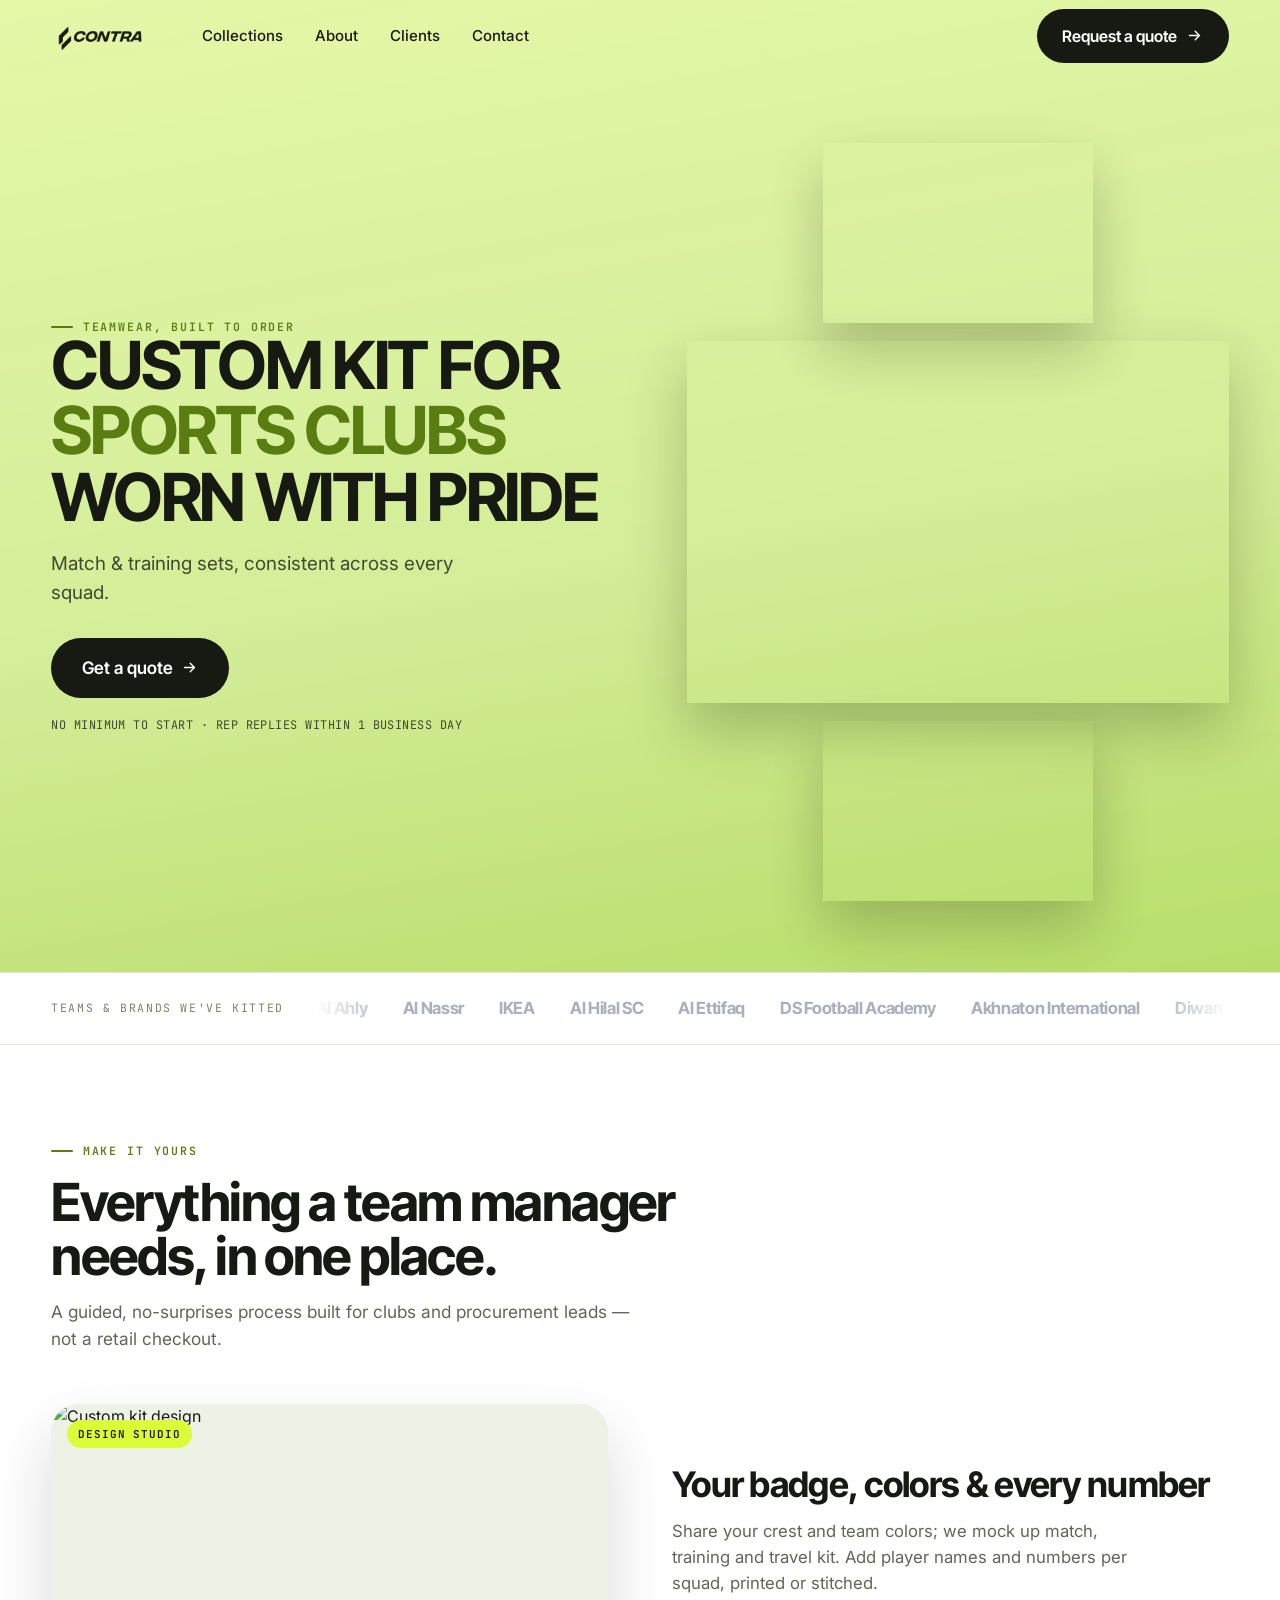
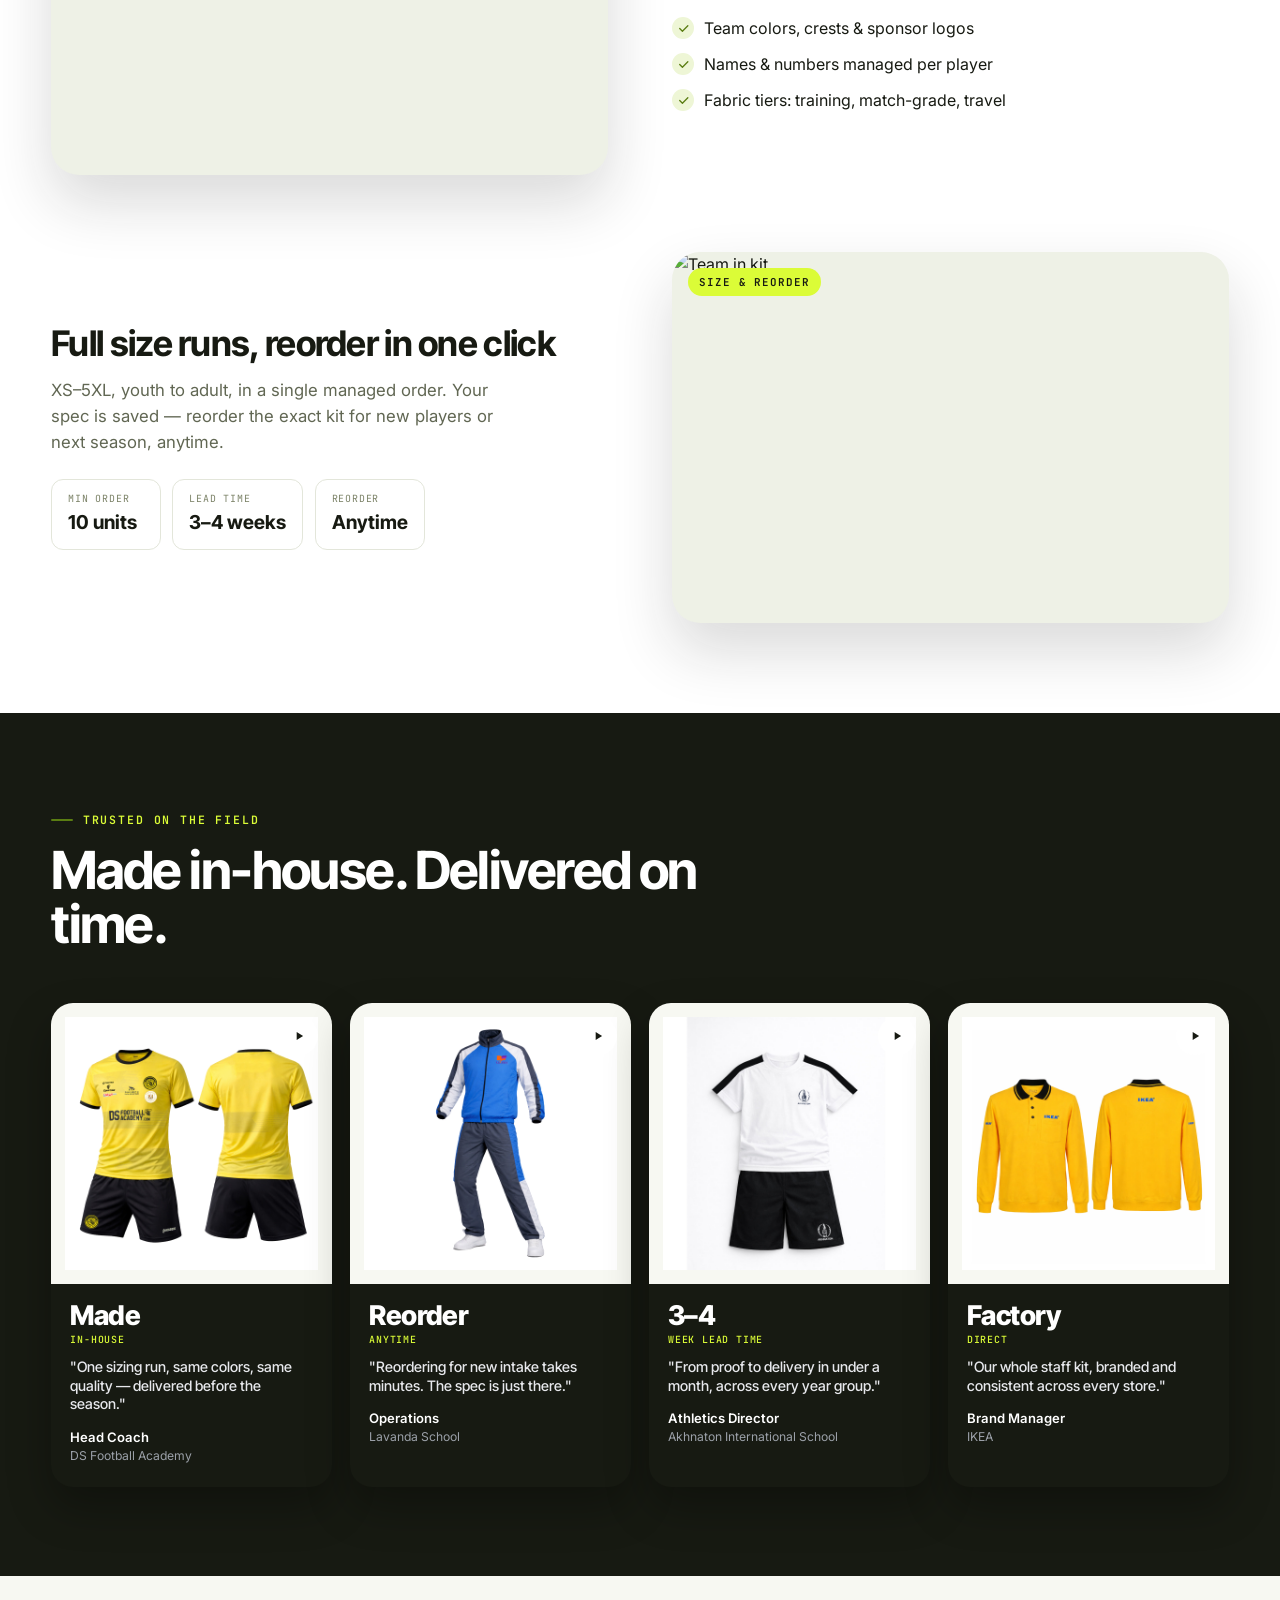
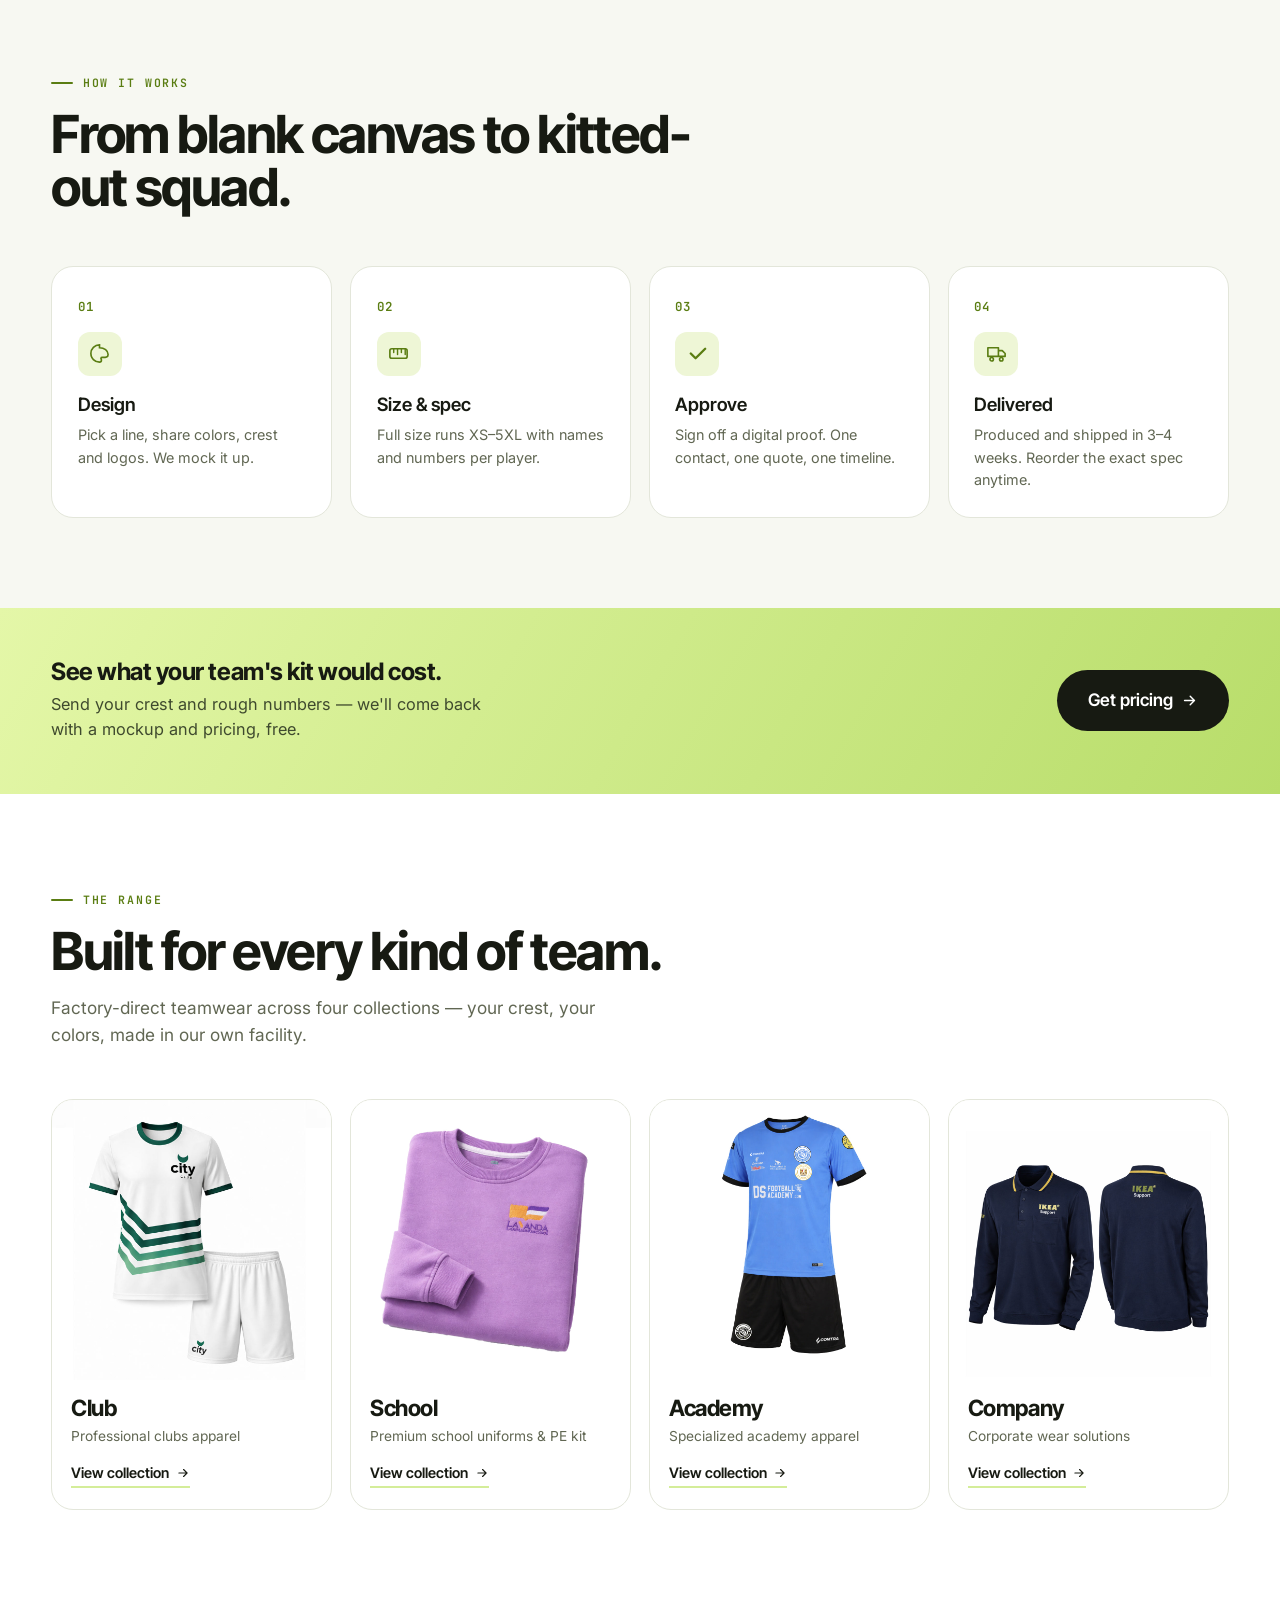
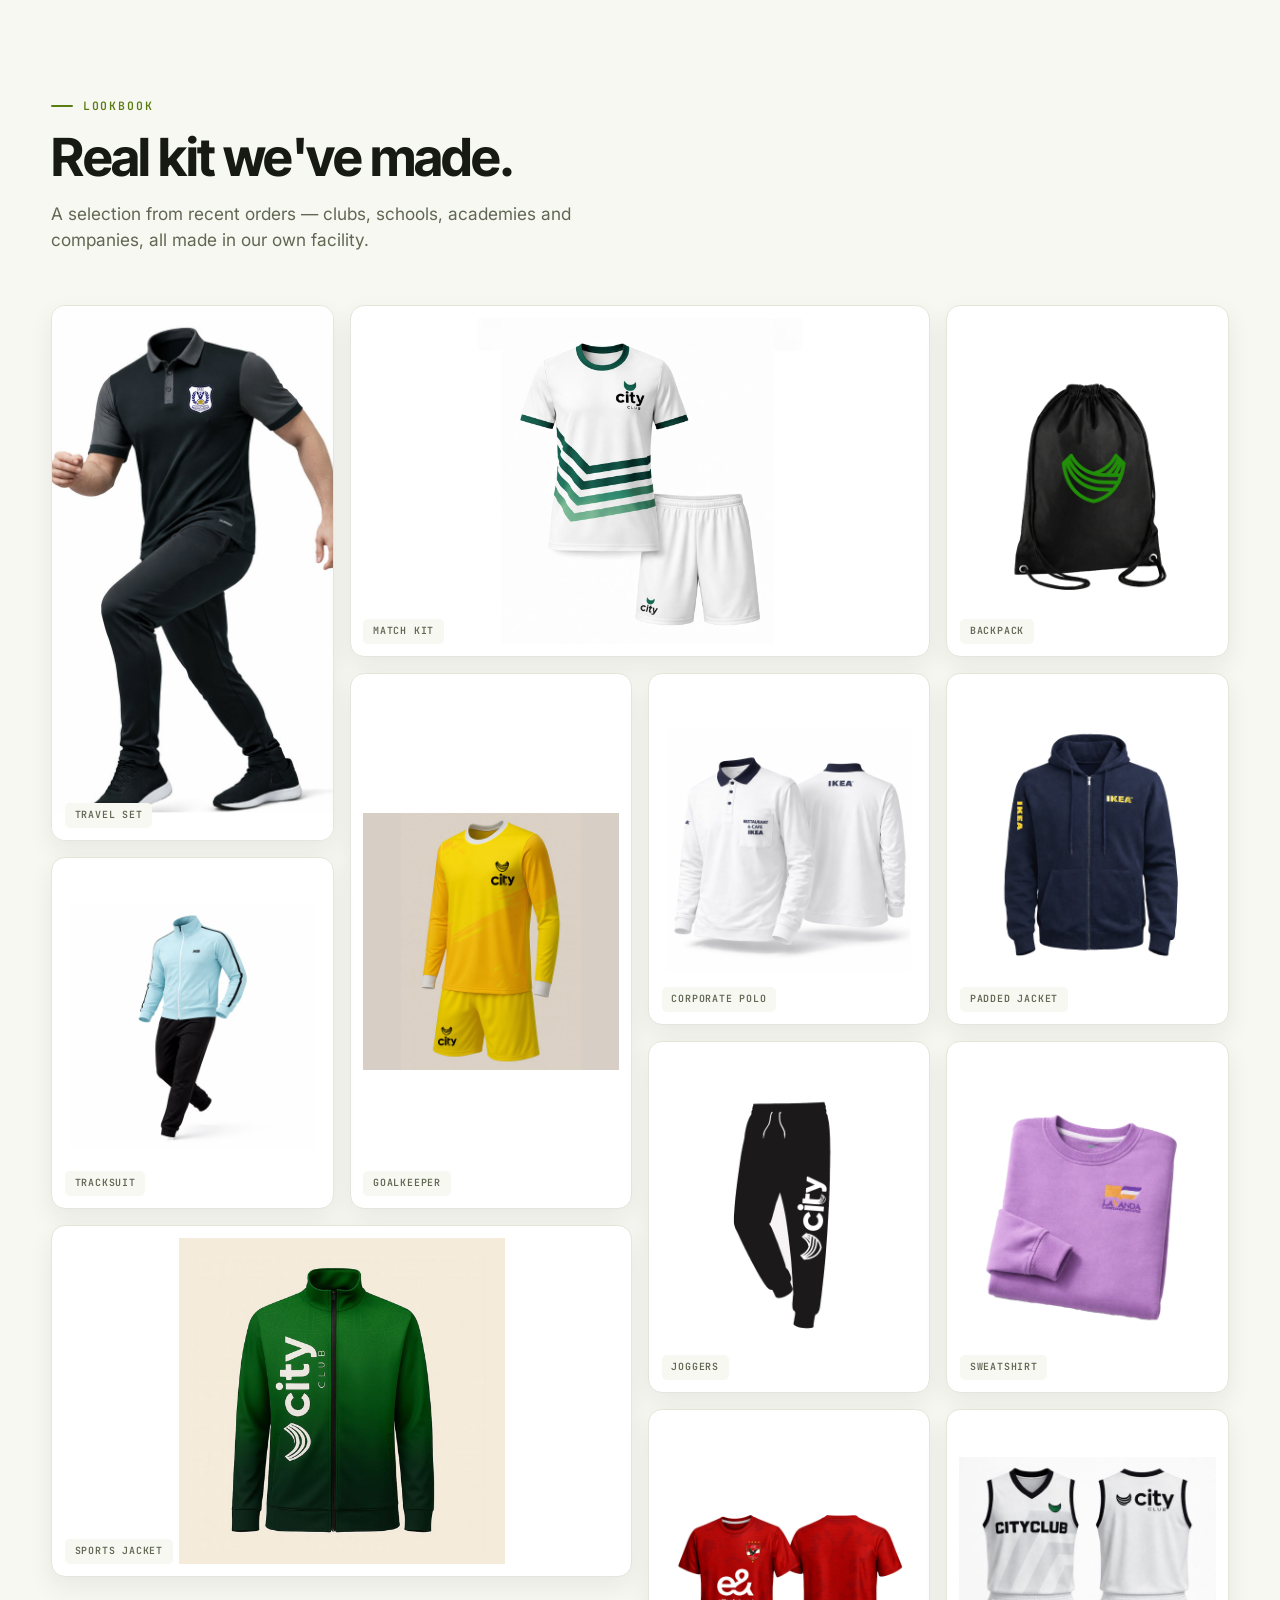
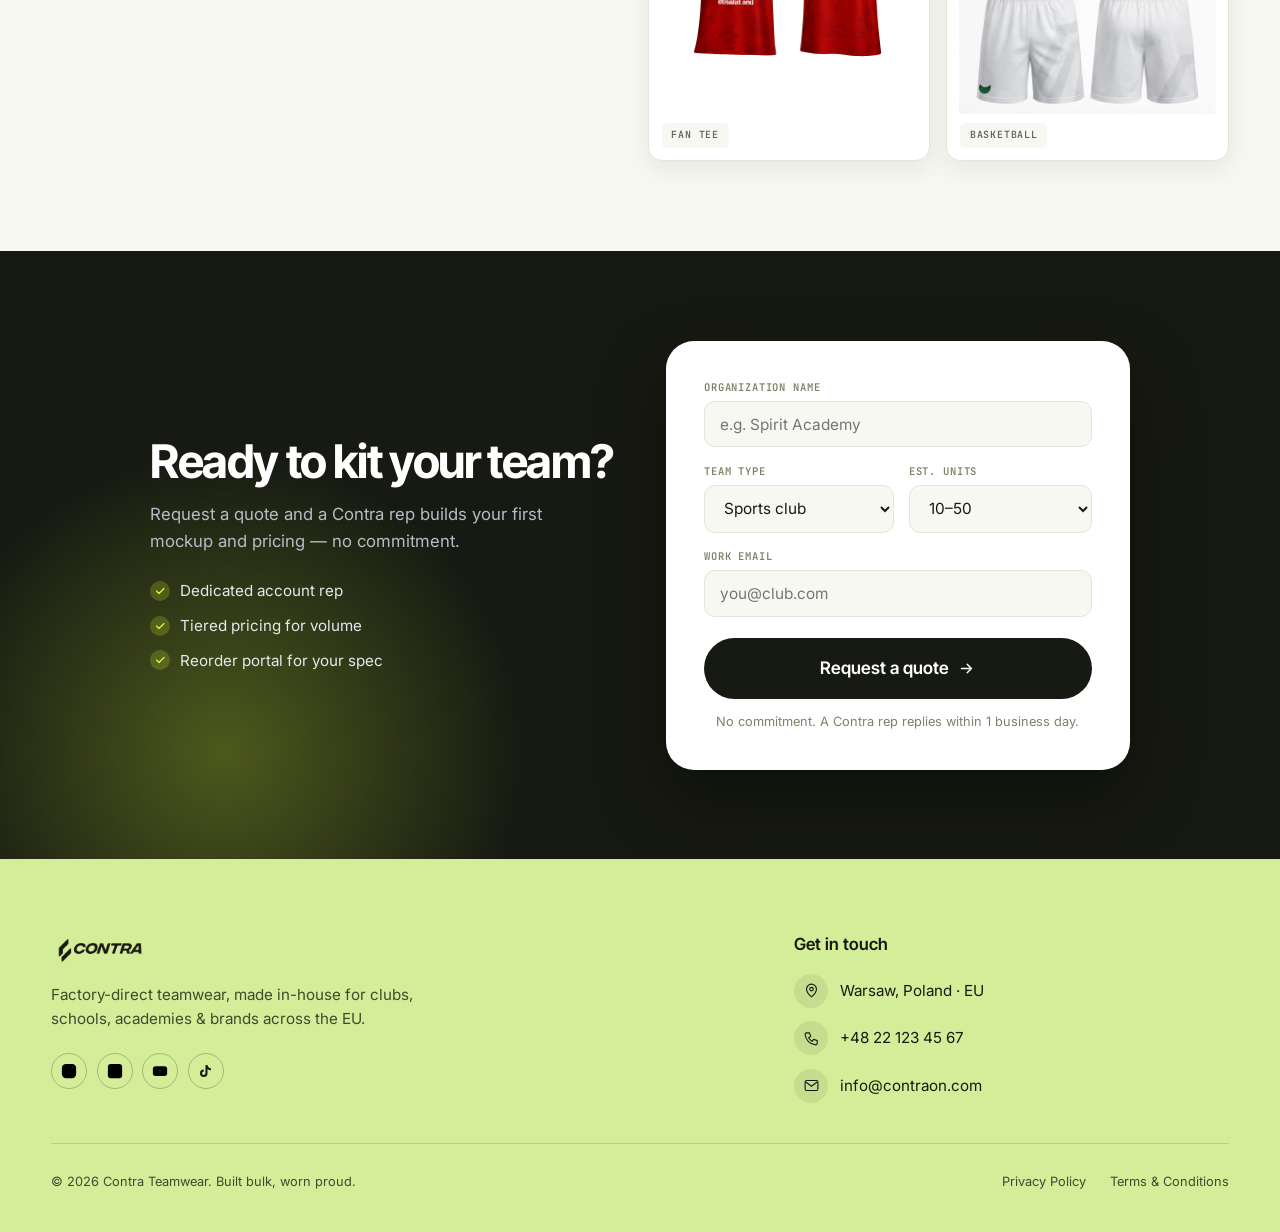
==== contra7-1.html @ 4710dfc8 "Contra teamwear marketing site mockup" ====
<!DOCTYPE html>
<html lang="en">
<head>
<meta charset="UTF-8">
<meta name="viewport" content="width=device-width, initial-scale=1.0">
<title>Contra — Built-to-Order Teamwear for Clubs, Schools & Corporate Teams</title>
<link rel="preconnect" href="https://fonts.googleapis.com">
<link rel="preconnect" href="https://fonts.gstatic.com" crossorigin>
<link href="https://fonts.googleapis.com/css2?family=Inter+Tight:wght@400;500;600;700;800&family=Inter:wght@400;500;600;700&family=JetBrains+Mono:wght@500;600&display=swap" rel="stylesheet">
<style>
:root{
  /* Contra lime-dominant palette on light base (everfit structure, Contra color) */
  --ink:#171a12; --ink-2:#2a2e22;
  /* lime family */
  --lime:#d4ed99; --lime-bright:#e4f7a8; --lime-deep:#b8dd6a; --lime-dark:#9cc24e;
  --lime-wash:#eef6d6;            /* very soft lime for section bands */
  /* legible lime-derived accent for small text/icons on white (passes contrast) */
  --accent:#5a7d12; --accent-d:#486410; --accent-soft:#eef6d6;
  --pop-lime:#DBFC37;             /* electric lime pop for dark surfaces */
  --olive:#3f4a2e;
  --white:#fff; --soft:#f7f8f2; --soft-2:#eef1e6;
  --border:#e3e6da; --muted:#7c8368; --muted-2:#616753;
  --pop-orange:#FF632F;
  --font-d:"Inter Tight",sans-serif; --font-b:"Inter",sans-serif; --font-m:"JetBrains Mono",monospace;
  --wrap:1280px; --gut:clamp(1.25rem,4vw,4.5rem); --ease:cubic-bezier(.22,.61,.36,1); --head-h:72px;
  --r:14px; --r-lg:22px; --r-xl:28px;
}
*{margin:0;padding:0;box-sizing:border-box}
html{scroll-behavior:smooth}
body{font-family:var(--font-b);color:var(--ink);background:var(--white);line-height:1.55;-webkit-font-smoothing:antialiased;overflow-x:hidden}
img,svg,video{display:block;max-width:100%}
a{color:inherit;text-decoration:none}
button{font:inherit;cursor:pointer;border:none;background:none;color:inherit}
ul{list-style:none}
::selection{background:var(--lime);color:var(--ink)}
:focus-visible{outline:3px solid var(--accent);outline-offset:2px;border-radius:6px}
.wrap{max-width:var(--wrap);margin:0 auto;padding-inline:var(--gut)}
.skip{position:absolute;left:-999px;top:0;background:var(--ink);color:#fff;padding:.7rem 1.2rem;z-index:200;font-weight:600}
.skip:focus{left:0}
.eyebrow{font-family:var(--font-m);font-weight:600;font-size:.72rem;letter-spacing:.16em;text-transform:uppercase;color:var(--accent);display:inline-flex;align-items:center;gap:.6rem}
.eyebrow::before{content:"";width:22px;height:2px;background:var(--accent);border-radius:2px}
.h-d{font-family:var(--font-d);font-weight:700;letter-spacing:-.03em;line-height:1.02;color:var(--ink)}

/* buttons */
.btn{display:inline-flex;align-items:center;gap:.55rem;font-family:var(--font-d);font-weight:600;font-size:1rem;padding:.9rem 1.6rem;border-radius:999px;transition:background .22s,transform .22s var(--ease),color .22s,border-color .22s;white-space:nowrap}
.btn svg{width:17px;height:17px;stroke:currentColor;fill:none;transition:transform .22s var(--ease)}
.btn:hover svg{transform:translateX(3px)}
.btn-acc{background:var(--ink);color:#fff}.btn-acc:hover{background:#000;transform:translateY(-1px)}
.btn-dark{background:var(--ink);color:#fff}.btn-dark:hover{background:#000;transform:translateY(-1px)}
.btn-ghost{border:1.5px solid var(--ink);color:var(--ink)}.btn-ghost:hover{background:var(--ink);color:#fff}
.btn-lg{padding:1.05rem 1.9rem;font-size:1.08rem}
/* split / segmented pill (primary + lookbook in one object) */
.split-pill{display:inline-flex;align-items:stretch;background:var(--ink);border-radius:999px;overflow:hidden;font-family:var(--font-d);font-weight:600}
.split-pill a{display:inline-flex;align-items:center;gap:.55rem;color:#fff;transition:background .22s var(--ease)}
.split-pill .sp-main{padding:1.05rem 1.6rem 1.05rem 1.9rem;font-size:1.08rem}
.split-pill .sp-main svg{width:17px;height:17px;stroke:currentColor;fill:none;transition:transform .22s var(--ease)}
.split-pill .sp-main:hover{background:#000}
.split-pill .sp-main:hover svg{transform:translateX(3px)}
.split-pill .sp-alt{padding:1.05rem 1.6rem;font-size:1.02rem;border-left:1px solid rgba(255,255,255,.22)}
.split-pill .sp-alt:hover{background:var(--lime-dark);color:var(--ink)}
/* play-circle + label (secondary action) */
.play-link{display:inline-flex;align-items:center;gap:.8rem;font-family:var(--font-d);font-weight:600;font-size:1.02rem;color:var(--ink);padding:.3rem 0}
.play-link .pl-ring{width:46px;height:46px;border-radius:50%;border:1.6px solid var(--ink);display:grid;place-items:center;flex:none;transition:background .22s var(--ease),transform .22s var(--ease),color .22s}
.play-link .pl-ring svg{width:15px;height:15px;fill:var(--ink);margin-left:2px;transition:fill .22s}
.play-link:hover .pl-ring{background:var(--ink);transform:scale(1.07)}
.play-link:hover .pl-ring svg{fill:#fff}
.play-link:hover{color:var(--olive)}

/* header */
.site-head{position:fixed;top:0;left:0;right:0;z-index:50;transition:background .3s,box-shadow .3s,border-color .3s;border-bottom:1px solid transparent}
.site-head.is-scrolled{background:rgba(255,255,255,.9);backdrop-filter:blur(14px);border-bottom-color:var(--border)}
.head-in{display:flex;align-items:center;gap:2.5rem;height:var(--head-h)}
.logo{font-family:var(--font-d);font-weight:800;font-size:1.5rem;letter-spacing:-.04em;color:var(--ink);display:flex;align-items:center;gap:.5rem}
.logo img{height:34px;width:auto;display:block}
.logo .dot{width:10px;height:10px;border-radius:50%;background:var(--lime-dark)}
.nav{display:flex;align-items:center;gap:.3rem}
.nav-item{position:relative}
.nav-link{display:flex;align-items:center;gap:.4rem;font-size:.94rem;font-weight:500;color:var(--ink);padding:.55rem .85rem;border-radius:8px;transition:color .2s}
.nav-link:hover,.nav-item.is-open .nav-link{color:var(--accent)}
.nav-link .chev{width:8px;height:8px;border-right:1.6px solid currentColor;border-bottom:1.6px solid currentColor;transform:rotate(45deg) translateY(-2px);transition:transform .25s}
.nav-item.is-open .nav-link .chev{transform:rotate(225deg) translateY(-1px)}
.mega{position:absolute;top:calc(100% + 12px);left:50%;transform:translateX(-50%) translateY(8px);background:#fff;border:1px solid var(--border);border-radius:var(--r-lg);box-shadow:0 30px 70px rgba(25,25,25,.13);padding:1.6rem;opacity:0;visibility:hidden;transition:all .26s var(--ease);width:max-content;max-width:min(860px,90vw)}
.nav-item.is-open .mega{opacity:1;visibility:visible;transform:translateX(-50%) translateY(0)}
.mega-grid{display:grid;grid-template-columns:repeat(3,1fr);gap:1.6rem}
.mega-col h4{font-family:var(--font-m);font-size:.68rem;font-weight:600;letter-spacing:.14em;text-transform:uppercase;color:var(--muted);margin-bottom:.85rem}
.mega-col a{display:flex;align-items:center;gap:.55rem;font-size:.88rem;font-weight:500;color:var(--ink-2);padding:.4rem 0;transition:color .18s}
.mega-col a:hover{color:var(--accent)}
.mega-col a .mi{width:16px;height:16px;color:var(--accent);flex:none;stroke:currentColor;fill:none}
.mega.simple{padding:.9rem;min-width:250px}
.mega.simple a{display:flex;align-items:center;gap:.6rem;font-size:.9rem;font-weight:500;padding:.6rem .75rem;border-radius:10px;transition:background .18s,color .18s}
.mega.simple a:hover{background:var(--soft);color:var(--accent)}
.mega.simple a .mi{width:16px;height:16px;color:var(--accent);stroke:currentColor;fill:none}
.head-right{margin-left:auto;display:flex;align-items:center;gap:1.1rem}
.sign-in{font-size:.94rem;font-weight:500;color:var(--ink);transition:color .2s}.sign-in:hover{color:var(--accent)}
.menu-btn{display:none;align-items:center;gap:.5rem;font-family:var(--font-m);font-weight:600;font-size:.78rem;letter-spacing:.1em;color:var(--ink)}
.menu-btn .bars{display:flex;flex-direction:column;gap:4px}.menu-btn .bars i{width:20px;height:2px;background:var(--ink);border-radius:2px}
.drawer{position:fixed;inset:0;background:#fff;z-index:70;transform:translateX(100%);transition:transform .4s var(--ease);display:flex;flex-direction:column;padding:1.1rem var(--gut) 2rem;overflow-y:auto}
.drawer.is-open{transform:none}
.drawer-top{display:flex;justify-content:space-between;align-items:center;height:50px;margin-bottom:1.3rem}
.drawer-close{font-size:1.5rem;color:var(--ink);width:44px;height:44px}
.drawer-nav a,.drawer-nav button{display:flex;justify-content:space-between;align-items:center;width:100%;font-family:var(--font-d);font-weight:600;font-size:1.5rem;padding:.65rem 0;border-bottom:1px solid var(--border);color:var(--ink)}
.drawer-nav .chev{width:9px;height:9px;border-right:2px solid var(--muted);border-bottom:2px solid var(--muted);transform:rotate(-45deg)}
.drawer-sub{max-height:0;overflow:hidden;transition:max-height .35s var(--ease)}
.drawer-sub a{font-family:var(--font-b);font-weight:500;font-size:1rem;color:var(--muted-2);border:none;padding:.5rem 0 .5rem .5rem}
.drawer-cta{margin-top:auto;display:flex;flex-direction:column;gap:.8rem;padding-top:2rem}
.drawer-cta .btn{justify-content:center}

/* ===== HERO v4 : split — text left, vertical photo reel right (bleeds off top/bottom) ===== */
.hero{position:relative;min-height:100svh;display:flex;align-items:center;padding-top:var(--head-h);background:linear-gradient(170deg,var(--lime-bright) 0%,var(--lime) 55%,var(--lime-deep) 100%);overflow:hidden}
/* bg video layer (v1 only) */
.hero-bg{position:absolute;inset:0;z-index:0;pointer-events:none}
.hero-bg video{width:100%;height:100%;object-fit:cover;opacity:.28;mix-blend-mode:luminosity}
.hero-bg::after{content:"";position:absolute;inset:0;background:linear-gradient(170deg,rgba(228,247,168,.74),rgba(212,237,153,.8) 55%,rgba(184,221,106,.84))}
/* split layout */
.hero-in{position:relative;z-index:2;width:100%;max-width:var(--wrap);margin:0 auto;padding-inline:var(--gut);display:grid;grid-template-columns:1fr minmax(360px,46%);align-items:center;gap:clamp(1.5rem,4vw,4rem)}
/* copy (left, left-aligned) */
.hero-copy{max-width:600px}
.hero-title{font-family:var(--font-d);font-weight:700;letter-spacing:-.035em;line-height:.88;color:var(--ink);font-size:clamp(2.4rem,1.1rem + 3.8vw,4.6rem);text-transform:uppercase}
.hero-title .ln{display:block}
.word-rot{display:block;position:relative;height:.92em;margin:.1em 0;color:var(--accent)}
.word-rot .w{position:absolute;left:0;top:0;white-space:nowrap;opacity:0;transform:translateY(.3em);transition:opacity .5s var(--ease),transform .5s var(--ease)}
.word-rot .w.is-active{opacity:1;transform:none}
.hero-sub{margin-top:1.4rem;font-size:clamp(1.02rem,.98rem + .3vw,1.18rem);color:var(--olive);max-width:38ch;position:relative;min-height:2.6em}
.hero-sub .sub{position:absolute;left:0;top:0;opacity:0;transform:translateY(.4em);transition:opacity .5s var(--ease),transform .5s var(--ease)}
.hero-sub .sub.is-active{opacity:1;transform:none;position:relative}
.hero-cta{margin-top:1.9rem;display:flex;gap:.8rem;flex-wrap:wrap}
.hero-note{margin-top:1.1rem;font-family:var(--font-m);font-size:.74rem;letter-spacing:.04em;color:var(--olive)}
/* vertical photo reel (right) — 3 landscape (3:2) slots, center big, top/bottom bleed off */
.hero-reel{position:relative;height:100svh;display:flex;flex-direction:column;align-items:center;justify-content:center;gap:18px;pointer-events:none}
.hero-slot{position:relative;border-radius:0;overflow:hidden;box-shadow:0 26px 54px rgba(40,55,15,.28);flex:none;aspect-ratio:3/2}
.hero-slot.s-top{width:50%;opacity:.96}
.hero-slot.s-mid{width:100%;z-index:2}
.hero-slot.s-bot{width:50%;opacity:.96}
.hero-slot .slide{position:absolute;inset:0;background-size:cover;background-position:center;clip-path:inset(0 0 0 100%);transition:clip-path .6s var(--ease)}
.hero-slot .slide.is-active{clip-path:inset(0 0 0 0);z-index:2}
.hero-slot .slide.is-previous{clip-path:inset(0 0 0 0);z-index:1;transition:none}

/* ===== SECTION SCAFFOLD ===== */
.sec{padding:clamp(3.5rem,7vw,6.5rem) 0;position:relative}
.sec-soft{background:var(--soft)}
.sec-dark{background:var(--ink);color:#fff}
.sec-head{max-width:var(--wrap);margin-bottom:clamp(2.2rem,4vw,3.5rem)}
.sec-h{font-family:var(--font-d);font-weight:700;letter-spacing:-.03em;line-height:1.02;font-size:clamp(1.9rem,1.2rem + 2.6vw,3.3rem);margin-top:1rem;max-width:20ch}
.sec-lead{margin-top:1rem;color:var(--muted-2);font-size:1.08rem;max-width:54ch}
.sec-dark .sec-h{color:#fff}.sec-dark .sec-lead{color:#b9bcc6}

/* trust */
.trust{border-block:1px solid var(--border);padding:1.4rem 0;background:#fff;overflow:hidden}
.trust-in{display:flex;align-items:center;gap:2rem}
.trust .lbl{font-family:var(--font-m);font-size:.72rem;letter-spacing:.14em;text-transform:uppercase;color:var(--muted);flex:none;white-space:nowrap}
.marquee{position:relative;flex:1;min-width:0;overflow:hidden;-webkit-mask-image:linear-gradient(90deg,transparent,#000 8%,#000 92%,transparent);mask-image:linear-gradient(90deg,transparent,#000 8%,#000 92%,transparent)}
.marquee-track{display:flex;width:max-content;animation:marquee 28s linear infinite}
.marquee:hover .marquee-track{animation-play-state:paused}
.trust .brands{display:flex;gap:2.2rem;padding-right:2.2rem;flex:none}
.trust .brands span{font-family:var(--font-d);font-weight:700;font-size:1.05rem;letter-spacing:-.02em;color:#aab0bd;white-space:nowrap}
@keyframes marquee{from{transform:translateX(0)}to{transform:translateX(-50%)}}

/* feature video rows */
.frow{display:grid;grid-template-columns:1fr 1fr;gap:clamp(2rem,5vw,4.5rem);align-items:center;margin-bottom:clamp(3rem,6vw,5rem)}
.frow:last-child{margin-bottom:0}
.frow.rev .fr-media{order:2}
.fr-media{position:relative;border-radius:var(--r-xl);overflow:hidden;aspect-ratio:3/2;box-shadow:0 28px 60px rgba(25,25,25,.16);background:var(--soft-2)}
.fr-media video,.fr-media img{position:absolute;inset:0;width:100%;height:100%;object-fit:cover}
.fr-media .tag{position:absolute;top:1rem;left:1rem;z-index:2;background:var(--pop-lime);color:var(--ink);font-family:var(--font-m);font-weight:600;font-size:.68rem;letter-spacing:.08em;text-transform:uppercase;padding:.35rem .7rem;border-radius:999px}
.fr-copy h3{font-family:var(--font-d);font-weight:700;letter-spacing:-.02em;font-size:clamp(1.5rem,1.1rem + 1.4vw,2.2rem);line-height:1.05}
.fr-copy p{margin-top:.9rem;color:var(--muted-2);font-size:1.05rem;max-width:42ch}
.fr-list{margin-top:1.3rem;display:flex;flex-direction:column;gap:.7rem}
.fr-list li{display:flex;gap:.65rem;align-items:flex-start;font-size:1rem}
.fr-list .ck{width:22px;height:22px;border-radius:50%;background:var(--accent-soft);color:var(--accent);display:grid;place-items:center;flex:none;margin-top:1px}
.fr-list .ck svg{width:13px;height:13px;stroke:currentColor;fill:none}
.fr-chips{display:flex;gap:.7rem;margin-top:1.5rem;flex-wrap:wrap}
.fr-chips .c{background:#fff;border:1px solid var(--border);border-radius:12px;padding:.7rem 1rem;display:flex;flex-direction:column;gap:.1rem;min-width:110px}
.fr-chips .c .k{font-family:var(--font-m);font-size:.62rem;letter-spacing:.08em;text-transform:uppercase;color:var(--muted)}
.fr-chips .c .v{font-family:var(--font-d);font-weight:700;font-size:1.2rem}

/* results (stat video testimonial cards) */
.res-grid{display:grid;grid-template-columns:repeat(4,1fr);gap:1.1rem}
.res-card{position:relative;border-radius:var(--r-lg);overflow:hidden;background:var(--ink);box-shadow:0 20px 44px rgba(0,0,0,.3);display:flex;flex-direction:column}
.res-img{position:relative;aspect-ratio:1;background:var(--soft)}
.res-img img{position:absolute;inset:0;width:100%;height:100%;object-fit:contain;padding:14px}
.res-play{position:absolute;top:.9rem;right:.9rem;z-index:2;width:38px;height:38px;border-radius:50%;background:rgba(255,255,255,.95);display:grid;place-items:center}
.res-play svg{width:14px;height:14px;fill:var(--ink)}
.res-body{padding:1.1rem 1.2rem 1.3rem;flex:1;display:flex;flex-direction:column}
.res-stat{font-family:var(--font-d);font-weight:800;font-size:1.7rem;letter-spacing:-.02em;line-height:1;color:#fff}
.res-stat .lab{display:block;font-family:var(--font-m);font-weight:500;font-size:.62rem;letter-spacing:.08em;text-transform:uppercase;color:var(--pop-lime);margin-top:.4rem}
.res-q{font-family:var(--font-d);font-weight:500;font-size:.9rem;line-height:1.3;color:#e7e8ec;margin-top:.8rem}
.res-who{margin-top:.8rem;font-size:.76rem;color:#9ba0a8}
.res-who b{display:block;color:#fff;font-weight:600;font-family:var(--font-b);font-size:.82rem}

/* steps */
.steps{display:grid;grid-template-columns:repeat(4,1fr);gap:1.1rem}
.step{background:#fff;border:1px solid var(--border);border-radius:var(--r-lg);padding:1.6rem;transition:transform .3s var(--ease),box-shadow .3s}
.step:hover{transform:translateY(-5px);box-shadow:0 22px 44px rgba(25,25,25,.1)}
.step .num{font-family:var(--font-m);font-weight:600;font-size:.78rem;color:var(--accent);letter-spacing:.08em}
.step .si{width:44px;height:44px;border-radius:12px;background:var(--accent-soft);color:var(--accent);display:grid;place-items:center;margin:.9rem 0}
.step .si svg{width:23px;height:23px;stroke:currentColor;fill:none}
.step h3{font-family:var(--font-d);font-weight:600;font-size:1.15rem;margin-bottom:.35rem}
.step p{font-size:.9rem;color:var(--muted-2)}

/* collections — The Range: equal 4-up navigation cards */
.range-grid{display:grid;grid-template-columns:repeat(4,1fr);gap:1.1rem}
.range-tile{background:#fff;border:1px solid var(--border);border-radius:var(--r-lg);overflow:hidden;display:flex;flex-direction:column;transition:transform .3s var(--ease),box-shadow .3s,border-color .3s;cursor:pointer}
.range-tile:hover{transform:translateY(-5px);box-shadow:0 22px 48px rgba(25,25,25,.12);border-color:var(--lime-dark)}
.rt-img{position:relative;aspect-ratio:1;background:var(--soft);overflow:hidden}
.rt-img img{position:absolute;inset:0;width:100%;height:100%;object-fit:cover;transition:transform .6s var(--ease)}
.range-tile:hover .rt-img img{transform:scale(1.05)}
.rt-meta{padding:1.1rem 1.2rem 1.3rem}
.rt-meta h3{font-family:var(--font-d);font-weight:700;letter-spacing:-.02em;font-size:1.4rem;line-height:1;color:var(--ink)}
.rt-meta p{font-size:.86rem;color:var(--muted-2);margin-top:.4rem}
.rt-cta{display:inline-flex;align-items:center;gap:.4rem;margin-top:.9rem;font-family:var(--font-d);font-weight:600;font-size:.9rem;color:var(--ink);border-bottom:2px solid var(--lime);padding-bottom:2px}
.rt-cta svg{width:14px;height:14px;stroke:currentColor;fill:none;transition:transform .22s var(--ease)}
.range-tile:hover .rt-cta svg{transform:translateX(3px)}

/* lookbook — editorial showcase of varied products we've made (not a shop grid) */
.masonry{display:grid;grid-template-columns:repeat(4,1fr);grid-auto-rows:168px;grid-auto-flow:dense;gap:1rem}
.lb-item{position:relative;border-radius:var(--r);overflow:hidden;background:#fff;border:1px solid var(--border);box-shadow:0 10px 26px rgba(25,25,25,.07);grid-row:span 2;cursor:default}
.lb-item.lb-wide{grid-column:span 2}
.lb-item.lb-tall{grid-row:span 3}
.lb-item img{position:absolute;inset:0;width:100%;height:100%;object-fit:contain;padding:12px;transition:transform .5s var(--ease)}
.lb-item.lb-cover img{object-fit:cover;padding:0}
.lb-item:hover img{transform:scale(1.04)}
.lb-tag{position:absolute;left:.8rem;bottom:.8rem;z-index:2;font-family:var(--font-m);font-weight:600;font-size:.62rem;letter-spacing:.08em;text-transform:uppercase;color:var(--muted-2);background:var(--soft);padding:.3rem .6rem;border-radius:5px}

/* mid-page CTA band */
.midcta{background:linear-gradient(120deg,var(--lime-bright),var(--lime-deep));padding:clamp(2.2rem,4vw,3.2rem) 0}
.midcta-in{display:flex;align-items:center;justify-content:space-between;gap:2rem;flex-wrap:wrap}
.midcta-copy h2{font-family:var(--font-d);font-weight:700;letter-spacing:-.02em;font-size:clamp(1.5rem,1.1rem+1.6vw,2.4rem);line-height:1.05;color:var(--ink)}
.midcta-copy p{margin-top:.5rem;color:var(--olive);font-size:1.02rem;max-width:46ch}
.midcta .btn-dark{flex:none}

/* cta / form */
.cta-sec{background:var(--ink);color:#fff;position:relative;overflow:hidden}
.cta-sec::before{content:"";position:absolute;bottom:-40%;left:-10%;width:55vw;height:55vw;background:radial-gradient(circle,rgba(219,252,55,.28),transparent 60%);pointer-events:none}
.cta-card{position:relative;z-index:1;display:grid;grid-template-columns:1fr 1fr;gap:clamp(2rem,4vw,3.5rem);align-items:center;max-width:980px;margin:0 auto}
.cta-card .intro h2{font-family:var(--font-d);font-weight:700;letter-spacing:-.03em;font-size:clamp(1.9rem,1.3rem + 2vw,3rem);line-height:1.02}
.cta-card .intro p{margin-top:1rem;color:#b9bcc6;font-size:1.05rem;max-width:40ch}
.cta-card .intro .mini{margin-top:1.6rem;display:flex;flex-direction:column;gap:.7rem}
.cta-card .intro .mini span{display:flex;gap:.6rem;align-items:center;font-size:.95rem;color:#e7e8ec}
.cta-card .intro .mini .d{width:20px;height:20px;border-radius:50%;background:rgba(219,252,55,.2);color:var(--pop-lime);display:grid;place-items:center;flex:none}
.cta-card .intro .mini .d svg{width:12px;height:12px;stroke:currentColor;fill:none}
.form-card{background:#fff;border-radius:var(--r-xl);padding:clamp(1.6rem,3vw,2.4rem);box-shadow:0 30px 70px rgba(0,0,0,.4)}
.form .field{display:flex;flex-direction:column;gap:.35rem;margin-bottom:.95rem}
.form label{font-family:var(--font-m);font-size:.66rem;text-transform:uppercase;letter-spacing:.08em;font-weight:600;color:var(--muted)}
.form input,.form select{background:var(--soft);border:1.5px solid var(--border);border-radius:11px;padding:.8rem .95rem;font-family:var(--font-b);font-size:.96rem;color:var(--ink);transition:border-color .2s,background .2s}
.form input:focus,.form select:focus{outline:none;border-color:var(--accent);background:#fff}
.form .row{display:grid;grid-template-columns:1fr 1fr;gap:.9rem}
.form .btn{width:100%;justify-content:center;margin-top:.4rem}
.form .reassure{text-align:center;font-size:.8rem;color:var(--muted);margin-top:.8rem}

/* footer */
.site-foot{background:var(--lime);color:var(--ink);padding:4.5rem var(--gut) 2.5rem}
.foot-grid{display:grid;grid-template-columns:1.6fr 1fr;gap:2.5rem 3rem;max-width:var(--wrap);margin-inline:auto;padding-bottom:2.5rem;border-bottom:1px solid rgba(23,26,18,.14)}
.foot-brand .logo{margin-bottom:1.1rem}
.foot-tag{color:var(--olive);font-size:.95rem;max-width:42ch;line-height:1.55}
.foot-social{display:flex;gap:.6rem;margin-top:1.4rem}
.foot-social a{width:36px;height:36px;border-radius:50%;border:1px solid rgba(23,26,18,.25);display:grid;place-items:center;color:var(--ink);transition:all .2s}
.foot-social a:hover{background:var(--ink);color:var(--lime);border-color:var(--ink)}
.foot-contact h4{font-family:var(--font-d);font-weight:600;font-size:1.05rem;margin-bottom:1rem}
.foot-contact ul{display:flex;flex-direction:column;gap:.85rem}
.foot-contact li{display:flex;align-items:center;gap:.7rem;font-size:.95rem;color:var(--ink)}
.foot-contact .ci{width:34px;height:34px;border-radius:50%;background:rgba(23,26,18,.07);display:grid;place-items:center;flex:none;color:var(--ink)}
.foot-contact .ci svg{width:17px;height:17px}
.foot-contact a{color:var(--ink);transition:color .18s}
.foot-contact a:hover{color:var(--accent-d)}
.foot-base{display:flex;justify-content:space-between;align-items:center;gap:1rem;flex-wrap:wrap;max-width:var(--wrap);margin:1.8rem auto 0;font-size:.8rem;color:var(--olive)}
.foot-base .legal{display:flex;gap:1.5rem}.foot-base a:hover{color:var(--ink)}

@media(max-width:1023px){
  .nav,.head-right .sign-in,.head-right .btn{display:none}
  .menu-btn{display:flex}
  .hero{min-height:auto;padding-top:calc(var(--head-h) + 1.25rem);padding-bottom:2.5rem}
  .hero-in{grid-template-columns:1fr;gap:1.8rem}
  .hero-reel{order:0;flex-direction:row;align-items:center;height:auto;gap:0;justify-content:center;overflow:hidden;width:100%}
  .hero-copy{order:1;max-width:none;text-align:center;margin:0 auto}
  .hero-sub{margin-inline:auto;min-height:3.4em}
  .hero-sub .sub{left:0;right:0}
  .hero-slot{aspect-ratio:3/2;height:auto}
  .hero-slot.s-top{width:30vw;opacity:.78;z-index:1;margin-right:-6vw}
  .hero-slot.s-mid{width:min(64vw,360px);z-index:2;box-shadow:0 20px 44px rgba(40,55,15,.4)}
  .hero-slot.s-bot{width:30vw;opacity:.78;z-index:1;margin-left:-6vw}
  .hero-cta{justify-content:center}
  .frow,.frow.rev{grid-template-columns:1fr}.frow.rev .fr-media{order:0}
  .res-grid{grid-template-columns:1fr 1fr}
  .steps{grid-template-columns:1fr 1fr}
  .range-grid{grid-template-columns:1fr 1fr}
  .masonry{grid-template-columns:repeat(2,1fr);grid-auto-rows:auto}
  .masonry .lb-item{aspect-ratio:1;grid-row:auto!important;grid-column:auto!important}
  .masonry .lb-item img{position:absolute}
  .cta-card{grid-template-columns:1fr}
  .foot-grid{grid-template-columns:1fr;gap:2rem}
}
@media(max-width:560px){
  .res-grid,.steps,.form .row{grid-template-columns:1fr}
  .range-grid{grid-template-columns:1fr 1fr}
  .foot-grid{grid-template-columns:1fr}.foot-base{flex-direction:column;align-items:flex-start}
}
@media(prefers-reduced-motion:reduce){
  html{scroll-behavior:auto}
  *,*::before,*::after{animation-duration:.01ms!important;transition-duration:.01ms!important}
  .marquee-track{animation:none!important}
  .marquee{-webkit-mask-image:none;mask-image:none;overflow-x:auto}
}
</style>
</head>
<body>
<a class="skip" href="#main">Skip to content</a>
<svg width="0" height="0" style="position:absolute" aria-hidden="true"><defs>
<symbol id="i-arr" viewBox="0 0 24 24"><path d="M5 12h14M13 6l6 6-6 6" stroke-width="2" stroke-linecap="round" stroke-linejoin="round"/></symbol>
<symbol id="i-check" viewBox="0 0 24 24"><path d="M5 12l5 5L20 7" stroke-width="2.4" stroke-linecap="round" stroke-linejoin="round"/></symbol>
<symbol id="i-play" viewBox="0 0 24 24"><path d="M8 5v14l11-7z"/></symbol>
<symbol id="i-shirt" viewBox="0 0 24 24"><path d="M8 3l4 2 4-2 4 3-3 3v10H7V9L4 6l4-3z" stroke-width="1.7" stroke-linejoin="round"/></symbol>
<symbol id="i-match" viewBox="0 0 24 24"><circle cx="12" cy="12" r="9" stroke-width="1.7"/><path d="M12 3v18M3 12h18M6 6l12 12M18 6L6 18" stroke-width="1.1"/></symbol>
<symbol id="i-bag" viewBox="0 0 24 24"><path d="M6 8h12l-1 12H7L6 8zM9 8V6a3 3 0 016 0v2" stroke-width="1.7" stroke-linejoin="round"/></symbol>
<symbol id="i-layer" viewBox="0 0 24 24"><path d="M12 3l9 5-9 5-9-5 9-5zM3 13l9 5 9-5" stroke-width="1.7" stroke-linejoin="round"/></symbol>
<symbol id="i-badge" viewBox="0 0 24 24"><circle cx="12" cy="10" r="6" stroke-width="1.7"/><path d="M9 15l-1 6 4-2 4 2-1-6" stroke-width="1.7" stroke-linejoin="round"/></symbol>
<symbol id="i-num" viewBox="0 0 24 24"><path d="M6 4v16M14 4v16M3 9h18M3 15h18" stroke-width="1.7" stroke-linecap="round"/></symbol>
<symbol id="i-palette" viewBox="0 0 24 24"><path d="M12 3a9 9 0 100 18c1.5 0 2-1 2-2s-.5-1.5-.5-2 .5-1 1.5-1H18a3 3 0 003-3c0-4-4-7-9-7z" stroke-width="1.7"/></symbol>
<symbol id="i-ruler" viewBox="0 0 24 24"><rect x="3" y="7" width="18" height="10" rx="2" stroke-width="1.7"/><path d="M7 7v4M11 7v6M15 7v4M19 7v6" stroke-width="1.5" stroke-linecap="round"/></symbol>
<symbol id="i-club" viewBox="0 0 24 24"><path d="M12 3l2 4 4 1-3 3 1 5-4-2-4 2 1-5-3-3 4-1 2-4z" stroke-width="1.7" stroke-linejoin="round"/></symbol>
<symbol id="i-school" viewBox="0 0 24 24"><path d="M12 4L2 9l10 5 10-5-10-5zM6 12v5c3 2.5 9 2.5 12 0v-5" stroke-width="1.7" stroke-linejoin="round"/></symbol>
<symbol id="i-corp" viewBox="0 0 24 24"><rect x="4" y="3" width="16" height="18" rx="2" stroke-width="1.7"/><path d="M8 7h3M8 11h3M8 15h3M15 7h1M15 11h1M15 15h1" stroke-width="1.6" stroke-linecap="round"/></symbol>
<symbol id="i-book" viewBox="0 0 24 24"><path d="M4 5a2 2 0 012-2h13v16H6a2 2 0 00-2 2V5z" stroke-width="1.7" stroke-linejoin="round"/></symbol>
<symbol id="i-truck" viewBox="0 0 24 24"><path d="M3 6h11v9H3zM14 9h4l3 3v3h-7" stroke-width="1.7" stroke-linejoin="round"/><circle cx="7" cy="18" r="1.8" stroke-width="1.7"/><circle cx="17" cy="18" r="1.8" stroke-width="1.7"/></symbol>
<symbol id="i-ig" viewBox="0 0 24 24"><rect x="2.5" y="2.5" width="19" height="19" rx="5.5" stroke-width="1.7"/><circle cx="12" cy="12" r="4.2" stroke-width="1.7"/><circle cx="17.4" cy="6.6" r="1.3" fill="currentColor"/></symbol>
<symbol id="i-in" viewBox="0 0 24 24"><rect x="2.5" y="2.5" width="19" height="19" rx="4" stroke-width="1.7"/><path d="M7 10v7M7 7v.01M11 17v-4a2 2 0 014 0v4M11 10v7" stroke-width="1.7" stroke-linecap="round"/></symbol>
<symbol id="i-yt" viewBox="0 0 24 24"><rect x="2.5" y="5.5" width="19" height="13" rx="3.5" stroke-width="1.7"/><path d="M10 9.5l5 2.5-5 2.5z" fill="currentColor"/></symbol>
<symbol id="i-tt" viewBox="0 0 24 24"><path d="M14 4c.5 2.5 2 4 4.5 4.3V11c-1.7 0-3.2-.5-4.5-1.4V15a5 5 0 11-5-5v2.7A2.3 2.3 0 1011.3 15V4H14z" fill="currentColor"/></symbol>
</defs></svg>

<header class="site-head" id="siteHead">
  <div class="wrap head-in">
    <a class="logo" href="#"><img src="contra_logo_black.png" alt="Contra"></a>
    <nav class="nav" aria-label="Main">
      <div class="nav-item"><a class="nav-link" href="#collections">Collections</a></div>
      <div class="nav-item"><a class="nav-link" href="about.html">About</a></div>
      <div class="nav-item"><a class="nav-link" href="clients.html">Clients</a></div>
      <div class="nav-item"><a class="nav-link" href="contact.html">Contact</a></div>
    </nav>
    <div class="head-right">
      <a class="btn btn-acc" href="#request">Request a quote <svg><use href="#i-arr"/></svg></a>
      <button class="menu-btn" id="menuBtn" aria-expanded="false" aria-controls="drawer"><span class="bars"><i></i><i></i><i></i></span>MENU</button>
    </div>
  </div>
</header>

<div class="drawer" id="drawer" aria-hidden="true">
  <div class="drawer-top"><a class="logo" href="#"><img src="contra_logo_black.png" alt="Contra"></a><button class="drawer-close" id="drawerClose" aria-label="Close menu">✕</button></div>
  <div class="drawer-nav">
    <a href="#collections">Collections</a>
    <a href="about.html">About</a>
    <a href="clients.html">Clients</a>
    <a href="contact.html">Contact</a>
  </div>
  <div class="drawer-cta"><a class="btn btn-acc" href="#request">Request a quote <svg><use href="#i-arr"/></svg></a></div>
</div>

<main id="main">
<!-- HERO : centered copy + scattered photo collage + bg video (v1) -->
<section class="hero" data-hero>
  <div class="hero-bg" aria-hidden="true">
    <video autoplay muted loop playsinline poster="https://images.unsplash.com/photo-1517649763962-0c623066013b?q=80&w=1600&auto=format&fit=crop">
      <source src="https://videos.pexels.com/video-files/3125907/3125907-uhd_2560_1440_25fps.mp4" type="video/mp4">
    </video>
  </div>
  <div class="hero-in">
    <div class="hero-copy">
      <span class="eyebrow">Teamwear, built to order</span>
      <h1 class="hero-title">
        <span class="ln">Custom kit for</span>
        <span class="word-rot">
          <span class="w is-active" data-word>Sports Clubs</span>
          <span class="w" data-word>Schools &amp; Unis</span>
          <span class="w" data-word>Corporate Teams</span>
          <span class="w" data-word>Every Event</span>
        </span>
        <span class="ln">worn with pride</span>
      </h1>
      <p class="hero-sub" data-sub-rot>
        <span class="sub is-active" data-sub>Match &amp; training sets, consistent across every squad.</span>
        <span class="sub" data-sub>PE kit &amp; squads in full size runs, every term.</span>
        <span class="sub" data-sub>Branded staff &amp; event kit, delivered on time.</span>
        <span class="sub" data-sub>One-off runs for tournaments &amp; club days out.</span>
      </p>
      <div class="hero-cta">
        <a class="btn btn-acc btn-lg" href="#request">Get a quote <svg><use href="#i-arr"/></svg></a>
      </div>
      <div class="hero-note">NO MINIMUM TO START · REP REPLIES WITHIN 1 BUSINESS DAY</div>
    </div>
    <div class="hero-reel" aria-hidden="true">
      <div class="hero-slot s-top" data-frame>
        <div class="slide is-active" data-slide style="background-image:url('https://images.unsplash.com/photo-1431324155629-1a6deb1dec8d?q=80&w=800&auto=format&fit=crop&ar=3:2')"></div>
        <div class="slide" data-slide style="background-image:url('https://images.unsplash.com/photo-1571008592377-e362723e8998?q=80&w=800&auto=format&fit=crop&ar=3:2')"></div>
        <div class="slide" data-slide style="background-image:url('https://images.unsplash.com/photo-1526506118085-60ce8714f8c5?q=80&w=800&auto=format&fit=crop&ar=3:2')"></div>
        <div class="slide" data-slide style="background-image:url('https://images.unsplash.com/photo-1594737625785-a6cbdabd333c?q=80&w=800&auto=format&fit=crop&ar=3:2')"></div>
      </div>
      <div class="hero-slot s-mid" data-frame>
        <div class="slide is-active" data-slide style="background-image:url('https://images.unsplash.com/photo-1517466787929-bc90951d0974?q=80&w=1000&auto=format&fit=crop&ar=3:2')"></div>
        <div class="slide" data-slide style="background-image:url('https://images.unsplash.com/photo-1607962837359-5e7e89f86776?q=80&w=1000&auto=format&fit=crop&ar=3:2')"></div>
        <div class="slide" data-slide style="background-image:url('https://images.unsplash.com/photo-1577471488278-16eec37ffcc2?q=80&w=1000&auto=format&fit=crop&ar=3:2')"></div>
        <div class="slide" data-slide style="background-image:url('https://images.unsplash.com/photo-1540539234-c14a20fb7c7b?q=80&w=1000&auto=format&fit=crop&ar=3:2')"></div>
      </div>
      <div class="hero-slot s-bot" data-frame>
        <div class="slide is-active" data-slide style="background-image:url('https://images.unsplash.com/photo-1547347298-4074fc3086f0?q=80&w=800&auto=format&fit=crop&ar=3:2')"></div>
        <div class="slide" data-slide style="background-image:url('https://images.unsplash.com/photo-1476480862126-209bfaa8edc8?q=80&w=800&auto=format&fit=crop&ar=3:2')"></div>
        <div class="slide" data-slide style="background-image:url('https://images.unsplash.com/photo-1534367610401-9f5ed68180aa?q=80&w=800&auto=format&fit=crop&ar=3:2')"></div>
        <div class="slide" data-slide style="background-image:url('https://images.unsplash.com/photo-1517836357463-d25dfeac3438?q=80&w=800&auto=format&fit=crop&ar=3:2')"></div>
      </div>
    </div>
  </div>
</section>

<!-- TRUST -->
<section class="trust">
  <div class="wrap trust-in">
    <span class="lbl">Teams &amp; brands we've kitted</span>
    <div class="marquee" aria-label="Organizations Contra has worked with">
      <div class="marquee-track">
        <div class="brands" aria-hidden="false">
          <span>Al Ahly</span><span>Al Nassr</span><span>IKEA</span><span>Al Hilal SC</span><span>Al Ettifaq</span><span>DS Football Academy</span><span>Akhnaton International</span><span>Diwan School</span><span>Spirit Academy</span><span>Petro Sport</span>
        </div>
        <div class="brands" aria-hidden="true">
          <span>Al Ahly</span><span>Al Nassr</span><span>IKEA</span><span>Al Hilal SC</span><span>Al Ettifaq</span><span>DS Football Academy</span><span>Akhnaton International</span><span>Diwan School</span><span>Spirit Academy</span><span>Petro Sport</span>
        </div>
      </div>
    </div>
  </div>
</section>

<!-- FEATURE VIDEO ROWS -->
<section class="sec" id="customize">
  <div class="wrap">
    <div class="sec-head">
      <span class="eyebrow">Make it yours</span>
      <h2 class="sec-h">Everything a team manager needs, in one place.</h2>
      <p class="sec-lead">A guided, no-surprises process built for clubs and procurement leads — not a retail checkout.</p>
    </div>

    <div class="frow">
      <div class="fr-media">
        <span class="tag">Design studio</span>
        <img src="https://images.unsplash.com/photo-1483721310020-03333e577078?q=80&w=1200&auto=format&fit=crop" alt="Custom kit design">
        <video autoplay muted loop playsinline poster="https://images.unsplash.com/photo-1483721310020-03333e577078?q=80&w=1200&auto=format&fit=crop">
          <source src="https://videos.pexels.com/video-files/4859227/4859227-hd_1920_1080_25fps.mp4" type="video/mp4">
        </video>
      </div>
      <div class="fr-copy">
        <h3>Your badge, colors &amp; every number</h3>
        <p>Share your crest and team colors; we mock up match, training and travel kit. Add player names and numbers per squad, printed or stitched.</p>
        <ul class="fr-list">
          <li><span class="ck"><svg><use href="#i-check"/></svg></span> Team colors, crests &amp; sponsor logos</li>
          <li><span class="ck"><svg><use href="#i-check"/></svg></span> Names &amp; numbers managed per player</li>
          <li><span class="ck"><svg><use href="#i-check"/></svg></span> Fabric tiers: training, match-grade, travel</li>
        </ul>
      </div>
    </div>

    <div class="frow rev">
      <div class="fr-media">
        <span class="tag">Size &amp; reorder</span>
        <img src="https://images.unsplash.com/photo-1556906781-9a412961c28c?q=80&w=1200&auto=format&fit=crop" alt="Team in kit">
        <video autoplay muted loop playsinline poster="https://images.unsplash.com/photo-1556906781-9a412961c28c?q=80&w=1200&auto=format&fit=crop">
          <source src="https://videos.pexels.com/video-files/6078632/6078632-hd_1920_1080_25fps.mp4" type="video/mp4">
        </video>
      </div>
      <div class="fr-copy">
        <h3>Full size runs, reorder in one click</h3>
        <p>XS–5XL, youth to adult, in a single managed order. Your spec is saved — reorder the exact kit for new players or next season, anytime.</p>
        <div class="fr-chips">
          <div class="c"><span class="k">Min order</span><span class="v">10 units</span></div>
          <div class="c"><span class="k">Lead time</span><span class="v">3–4 weeks</span></div>
          <div class="c"><span class="k">Reorder</span><span class="v">Anytime</span></div>
        </div>
      </div>
    </div>
  </div>
</section>

<!-- RESULTS (stat video testimonial cards) -->
<section class="sec sec-dark" id="results">
  <div class="wrap">
    <div class="sec-head">
      <span class="eyebrow" style="color:var(--pop-lime)">Trusted on the field</span>
      <h2 class="sec-h">Made in-house. Delivered on time.</h2>
    </div>
    <div class="res-grid">
      <div class="res-card">
        <div class="res-img"><img src="contra-products/academy/ds-football-academy-match-kit/01.jpg" alt="DS Football Academy kit"><button class="res-play" aria-label="Play"><svg><use href="#i-play"/></svg></button></div>
        <div class="res-body">
          <div class="res-stat">Made<span class="lab">in-house</span></div>
          <p class="res-q">"One sizing run, same colors, same quality — delivered before the season."</p>
          <p class="res-who"><b>Head Coach</b>DS Football Academy</p>
        </div>
      </div>
      <div class="res-card">
        <div class="res-img"><img src="contra-products/school/lavender-school-padded-waterproof-tracksuit/01.jpg" alt="Lavanda School tracksuit"><button class="res-play" aria-label="Play"><svg><use href="#i-play"/></svg></button></div>
        <div class="res-body">
          <div class="res-stat">Reorder<span class="lab">anytime</span></div>
          <p class="res-q">"Reordering for new intake takes minutes. The spec is just there."</p>
          <p class="res-who"><b>Operations</b>Lavanda School</p>
        </div>
      </div>
      <div class="res-card">
        <div class="res-img"><img src="contra-products/school/akhnaton-international-school-cotton-uniform-set/01.jpg" alt="Akhnaton School uniform set"><button class="res-play" aria-label="Play"><svg><use href="#i-play"/></svg></button></div>
        <div class="res-body">
          <div class="res-stat">3–4<span class="lab">week lead time</span></div>
          <p class="res-q">"From proof to delivery in under a month, across every year group."</p>
          <p class="res-who"><b>Athletics Director</b>Akhnaton International School</p>
        </div>
      </div>
      <div class="res-card">
        <div class="res-img"><img src="contra-products/company/ikea-corporate-long-sleeve-polo-shirt-1/01.jpg" alt="IKEA corporate polo"><button class="res-play" aria-label="Play"><svg><use href="#i-play"/></svg></button></div>
        <div class="res-body">
          <div class="res-stat">Factory<span class="lab">direct</span></div>
          <p class="res-q">"Our whole staff kit, branded and consistent across every store."</p>
          <p class="res-who"><b>Brand Manager</b>IKEA</p>
        </div>
      </div>
    </div>
  </div>
</section>

<!-- HOW IT WORKS -->
<section class="sec sec-soft" id="how">
  <div class="wrap">
    <div class="sec-head">
      <span class="eyebrow">How it works</span>
      <h2 class="sec-h">From blank canvas to kitted-out squad.</h2>
    </div>
    <div class="steps">
      <div class="step"><span class="num">01</span><div class="si"><svg><use href="#i-palette"/></svg></div><h3>Design</h3><p>Pick a line, share colors, crest and logos. We mock it up.</p></div>
      <div class="step"><span class="num">02</span><div class="si"><svg><use href="#i-ruler"/></svg></div><h3>Size &amp; spec</h3><p>Full size runs XS–5XL with names and numbers per player.</p></div>
      <div class="step"><span class="num">03</span><div class="si"><svg><use href="#i-check"/></svg></div><h3>Approve</h3><p>Sign off a digital proof. One contact, one quote, one timeline.</p></div>
      <div class="step"><span class="num">04</span><div class="si"><svg><use href="#i-truck"/></svg></div><h3>Delivered</h3><p>Produced and shipped in 3–4 weeks. Reorder the exact spec anytime.</p></div>
    </div>
  </div>
</section>

<!-- MID-PAGE CTA BAND -->
<section class="midcta">
  <div class="wrap midcta-in">
    <div class="midcta-copy">
      <h2>See what your team's kit would cost.</h2>
      <p>Send your crest and rough numbers — we'll come back with a mockup and pricing, free.</p>
    </div>
    <a class="btn btn-dark btn-lg" href="#request">Get pricing <svg><use href="#i-arr"/></svg></a>
  </div>
</section>

<!-- COLLECTIONS -->
<section class="sec" id="collections">
  <div class="wrap">
    <div class="sec-head">
      <span class="eyebrow">The range</span>
      <h2 class="sec-h">Built for every kind of team.</h2>
      <p class="sec-lead">Factory-direct teamwear across four collections — your crest, your colors, made in our own facility.</p>
    </div>
    <div class="range-grid">
      <a class="range-tile" href="collection-club.html">
        <div class="rt-img"><img src="contra-products/club/city-club-white-football-kit/01.jpg" alt="Club collection" loading="lazy"></div>
        <div class="rt-meta"><h3>Club</h3><p>Professional clubs apparel</p><span class="rt-cta">View collection <svg><use href="#i-arr"/></svg></span></div>
      </a>
      <a class="range-tile" href="collection-school.html">
        <div class="rt-img"><img src="contra-products/school/lavanda-school-milton-sweatshirt/01.jpg" alt="School collection" loading="lazy"></div>
        <div class="rt-meta"><h3>School</h3><p>Premium school uniforms &amp; PE kit</p><span class="rt-cta">View collection <svg><use href="#i-arr"/></svg></span></div>
      </a>
      <a class="range-tile" href="collection-academy.html">
        <div class="rt-img"><img src="contra-products/academy/ds-football-academy-match-kit-1/01.jpg" alt="Academy collection" loading="lazy"></div>
        <div class="rt-meta"><h3>Academy</h3><p>Specialized academy apparel</p><span class="rt-cta">View collection <svg><use href="#i-arr"/></svg></span></div>
      </a>
      <a class="range-tile" href="collection-company.html">
        <div class="rt-img"><img src="contra-products/company/ikea-corporate-long-sleeve-polo-shirt-2/01.jpg" alt="Company collection" loading="lazy"></div>
        <div class="rt-meta"><h3>Company</h3><p>Corporate wear solutions</p><span class="rt-cta">View collection <svg><use href="#i-arr"/></svg></span></div>
      </a>
    </div>
  </div>
</section>

<!-- LOOKBOOK -->
<section class="sec sec-soft" id="lookbook">
  <div class="wrap">
    <div class="sec-head">
      <span class="eyebrow">Lookbook</span>
      <h2 class="sec-h">Real kit we've made.</h2>
      <p class="sec-lead">A selection from recent orders — clubs, schools, academies and companies, all made in our own facility.</p>
    </div>
    <div class="masonry">
      <div class="lb-item lb-tall lb-cover"><img src="contra-products/club/al-nassr-club-travel-players-arrival-set/01.jpg" alt="Travel arrival set" loading="lazy"><span class="lb-tag">Travel set</span></div>
      <div class="lb-item lb-wide"><img src="contra-products/club/city-club-white-football-kit/01.jpg" alt="Football kit" loading="lazy"><span class="lb-tag">Match kit</span></div>
      <div class="lb-item"><img src="contra-products/club/city-club-waterproof-backpack/01.jpg" alt="Waterproof backpack" loading="lazy"><span class="lb-tag">Backpack</span></div>
      <div class="lb-item lb-tall"><img src="contra-products/club/city-club-goalkeeper-kit/01.jpg" alt="Goalkeeper kit" loading="lazy"><span class="lb-tag">Goalkeeper</span></div>
      <div class="lb-item"><img src="contra-products/company/ikea-corporate-long-sleeve-polo-shirt/01.jpg" alt="Corporate polo" loading="lazy"><span class="lb-tag">Corporate polo</span></div>
      <div class="lb-item"><img src="contra-products/company/ikea-embroidered-milton-padded-hoodie-jacket/01.jpg" alt="Padded hooded jacket" loading="lazy"><span class="lb-tag">Padded jacket</span></div>
      <div class="lb-item"><img src="contra-products/company/premium-tracksuit/01.jpg" alt="Tracksuit" loading="lazy"><span class="lb-tag">Tracksuit</span></div>
      <div class="lb-item"><img src="contra-products/club/city-club-athletic-pants/01.jpg" alt="Joggers" loading="lazy"><span class="lb-tag">Joggers</span></div>
      <div class="lb-item lb-wide"><img src="contra-products/club/city-club-sports-jacket-full-zip/01.jpg" alt="Full-zip jacket" loading="lazy"><span class="lb-tag">Sports jacket</span></div>
      <div class="lb-item"><img src="contra-products/school/lavanda-school-milton-sweatshirt/01.jpg" alt="School sweatshirt" loading="lazy"><span class="lb-tag">Sweatshirt</span></div>
      <div class="lb-item"><img src="contra-products/club/al-ahly-giveaway-t-shirt/01.jpg" alt="Club fan tee" loading="lazy"><span class="lb-tag">Fan tee</span></div>
      <div class="lb-item"><img src="contra-products/club/city-club-white-basketball-kit/01.jpg" alt="Basketball kit" loading="lazy"><span class="lb-tag">Basketball</span></div>
    </div>
  </div>
</section>

<!-- CTA -->
<section class="sec cta-sec" id="request">
  <div class="wrap">
    <div class="cta-card">
      <div class="intro">
        <h2>Ready to kit your team?</h2>
        <p>Request a quote and a Contra rep builds your first mockup and pricing — no commitment.</p>
        <div class="mini">
          <span><span class="d"><svg><use href="#i-check"/></svg></span> Dedicated account rep</span>
          <span><span class="d"><svg><use href="#i-check"/></svg></span> Tiered pricing for volume</span>
          <span><span class="d"><svg><use href="#i-check"/></svg></span> Reorder portal for your spec</span>
        </div>
      </div>
      <div class="form-card">
        <form class="form" onsubmit="return false;">
          <div class="field"><label>Organization name</label><input type="text" placeholder="e.g. Spirit Academy"></div>
          <div class="row">
            <div class="field"><label>Team type</label><select><option>Sports club</option><option>School / University</option><option>Academy</option><option>Corporate team</option><option>Sportswear brand</option><option>Other</option></select></div>
            <div class="field"><label>Est. units</label><select><option>10–50</option><option>50–250</option><option>250–1,000</option><option>1,000+</option></select></div>
          </div>
          <div class="field"><label>Work email</label><input type="email" placeholder="you@club.com"></div>
          <button class="btn btn-acc btn-lg">Request a quote <svg><use href="#i-arr"/></svg></button>
          <p class="reassure">No commitment. A Contra rep replies within 1 business day.</p>
        </form>
      </div>
    </div>
  </div>
</section>
</main>

<footer class="site-foot">
  <div class="foot-grid">
    <div class="foot-brand">
      <a class="logo" href="#"><img src="contra_logo_black.png" alt="Contra"></a>
      <p class="foot-tag">Factory-direct teamwear, made in-house for clubs, schools, academies &amp; brands across the EU.</p>
      <div class="foot-social">
        <a href="#" aria-label="Instagram"><svg width="18" height="18"><use href="#i-ig"/></svg></a>
        <a href="#" aria-label="LinkedIn"><svg width="18" height="18"><use href="#i-in"/></svg></a>
        <a href="#" aria-label="YouTube"><svg width="18" height="18"><use href="#i-yt"/></svg></a>
        <a href="#" aria-label="TikTok"><svg width="18" height="18"><use href="#i-tt"/></svg></a>
      </div>
    </div>
    <div class="foot-contact">
      <h4>Get in touch</h4>
      <ul>
        <li><span class="ci"><svg viewBox="0 0 24 24"><path d="M12 21s-7-5.3-7-11a7 7 0 1114 0c0 5.7-7 11-7 11z" fill="none" stroke="currentColor" stroke-width="1.6"/><circle cx="12" cy="10" r="2.5" fill="none" stroke="currentColor" stroke-width="1.6"/></svg></span>Warsaw, Poland · EU</li>
        <li><span class="ci"><svg viewBox="0 0 24 24"><path d="M5 4h4l2 5-3 2a12 12 0 005 5l2-3 5 2v4a2 2 0 01-2 2A16 16 0 013 6a2 2 0 012-2z" fill="none" stroke="currentColor" stroke-width="1.6" stroke-linejoin="round"/></svg></span><a href="tel:+48221234567">+48 22 123 45 67</a></li>
        <li><span class="ci"><svg viewBox="0 0 24 24"><rect x="3" y="5" width="18" height="14" rx="2" fill="none" stroke="currentColor" stroke-width="1.6"/><path d="M4 7l8 6 8-6" fill="none" stroke="currentColor" stroke-width="1.6"/></svg></span><a href="mailto:info@contraon.com">info@contraon.com</a></li>
      </ul>
    </div>
  </div>
  <div class="foot-base"><span>© 2026 Contra Teamwear. Built bulk, worn proud.</span><div class="legal"><a href="#">Privacy Policy</a><a href="#">Terms &amp; Conditions</a></div></div>
</footer>

<script>
(function(){
  "use strict";
  var reduce=window.matchMedia("(prefers-reduced-motion: reduce)").matches;
  // feature-section videos: hide gracefully if they fail; pause under reduced-motion
  document.querySelectorAll(".fr-media video").forEach(function(v){
    v.addEventListener("error",function(){v.style.display="none";});
    if(reduce){try{v.removeAttribute("autoplay");v.pause();}catch(e){}}
  });
  var head=document.getElementById("siteHead"),tick=false;
  function setHead(){head.classList.toggle("is-scrolled",window.scrollY>20);tick=false;}
  window.addEventListener("scroll",function(){if(!tick){tick=true;requestAnimationFrame(setHead);}},{passive:true});
  setHead();
  var items=document.querySelectorAll("[data-dd]");
  items.forEach(function(item){
    var btn=item.querySelector(".nav-link"),t;
    function open(){clearTimeout(t);items.forEach(function(o){if(o!==item){o.classList.remove("is-open");o.querySelector(".nav-link").setAttribute("aria-expanded","false");}});item.classList.add("is-open");btn.setAttribute("aria-expanded","true");}
    function close(){item.classList.remove("is-open");btn.setAttribute("aria-expanded","false");}
    item.addEventListener("mouseenter",open);
    item.addEventListener("mouseleave",function(){t=setTimeout(close,160);});
    btn.addEventListener("click",function(e){e.preventDefault();item.classList.contains("is-open")?close():open();});
    btn.addEventListener("keydown",function(e){if(e.key==="Escape"){close();btn.focus();}});
  });
  document.addEventListener("click",function(e){if(!e.target.closest("[data-dd]"))items.forEach(function(o){o.classList.remove("is-open");o.querySelector(".nav-link").setAttribute("aria-expanded","false");});});
  var drawer=document.getElementById("drawer"),menuBtn=document.getElementById("menuBtn"),drawerClose=document.getElementById("drawerClose");
  function openD(){drawer.classList.add("is-open");drawer.setAttribute("aria-hidden","false");menuBtn.setAttribute("aria-expanded","true");document.body.style.overflow="hidden";}
  function closeD(){drawer.classList.remove("is-open");drawer.setAttribute("aria-hidden","true");menuBtn.setAttribute("aria-expanded","false");document.body.style.overflow="";}
  menuBtn.addEventListener("click",openD);drawerClose.addEventListener("click",closeD);
  drawer.querySelectorAll("a").forEach(function(a){a.addEventListener("click",closeD);});
  document.addEventListener("keydown",function(e){if(e.key==="Escape")closeD();});
  document.querySelectorAll("[data-dgroup]").forEach(function(g){
    var b=g.querySelector("button"),sub=g.querySelector(".drawer-sub");
    b.addEventListener("click",function(){
      var open=g.classList.contains("is-open");
      document.querySelectorAll("[data-dgroup].is-open").forEach(function(o){o.classList.remove("is-open");o.querySelector("button").setAttribute("aria-expanded","false");o.querySelector(".drawer-sub").style.maxHeight="0px";});
      if(!open){g.classList.add("is-open");b.setAttribute("aria-expanded","true");sub.style.maxHeight=sub.scrollHeight+"px";}
    });
  });
  // HERO collage: advance word + subline + EVERY frame's slide together by index
  var words=document.querySelectorAll("[data-word]"),
      subs=document.querySelectorAll("[data-sub]"),
      frames=document.querySelectorAll(".hero [data-frame]"),
      n=words.length,idx=0;
  function setActive(list,i){if(!list||!list.length)return;list.forEach(function(el,j){el.classList.toggle("is-active",j===i);});}
  // slide wipe: mark outgoing slide is-previous (stays under), incoming wipes over it
  function wipe(slides,from,to){
    if(!slides||!slides.length)return;
    slides.forEach(function(s){s.classList.remove("is-previous");});
    if(slides[from])slides[from].classList.add("is-previous");
    slides.forEach(function(s,j){s.classList.toggle("is-active",j===to);});
  }
  if(!reduce&&n){
    setInterval(function(){
      var prev=idx;idx=(idx+1)%n;
      setActive(words,idx);setActive(subs,idx);
      frames.forEach(function(f){wipe(f.querySelectorAll("[data-slide]"),prev,idx);});
    },3600);
  }
  // hero bg video: hide gracefully if it can't load
  document.querySelectorAll(".hero-bg video").forEach(function(v){
    v.addEventListener("error",function(){v.style.display="none";});
    if(reduce){try{v.removeAttribute("autoplay");v.pause();}catch(e){}}
  });
})();
</script>
</body>
</html>
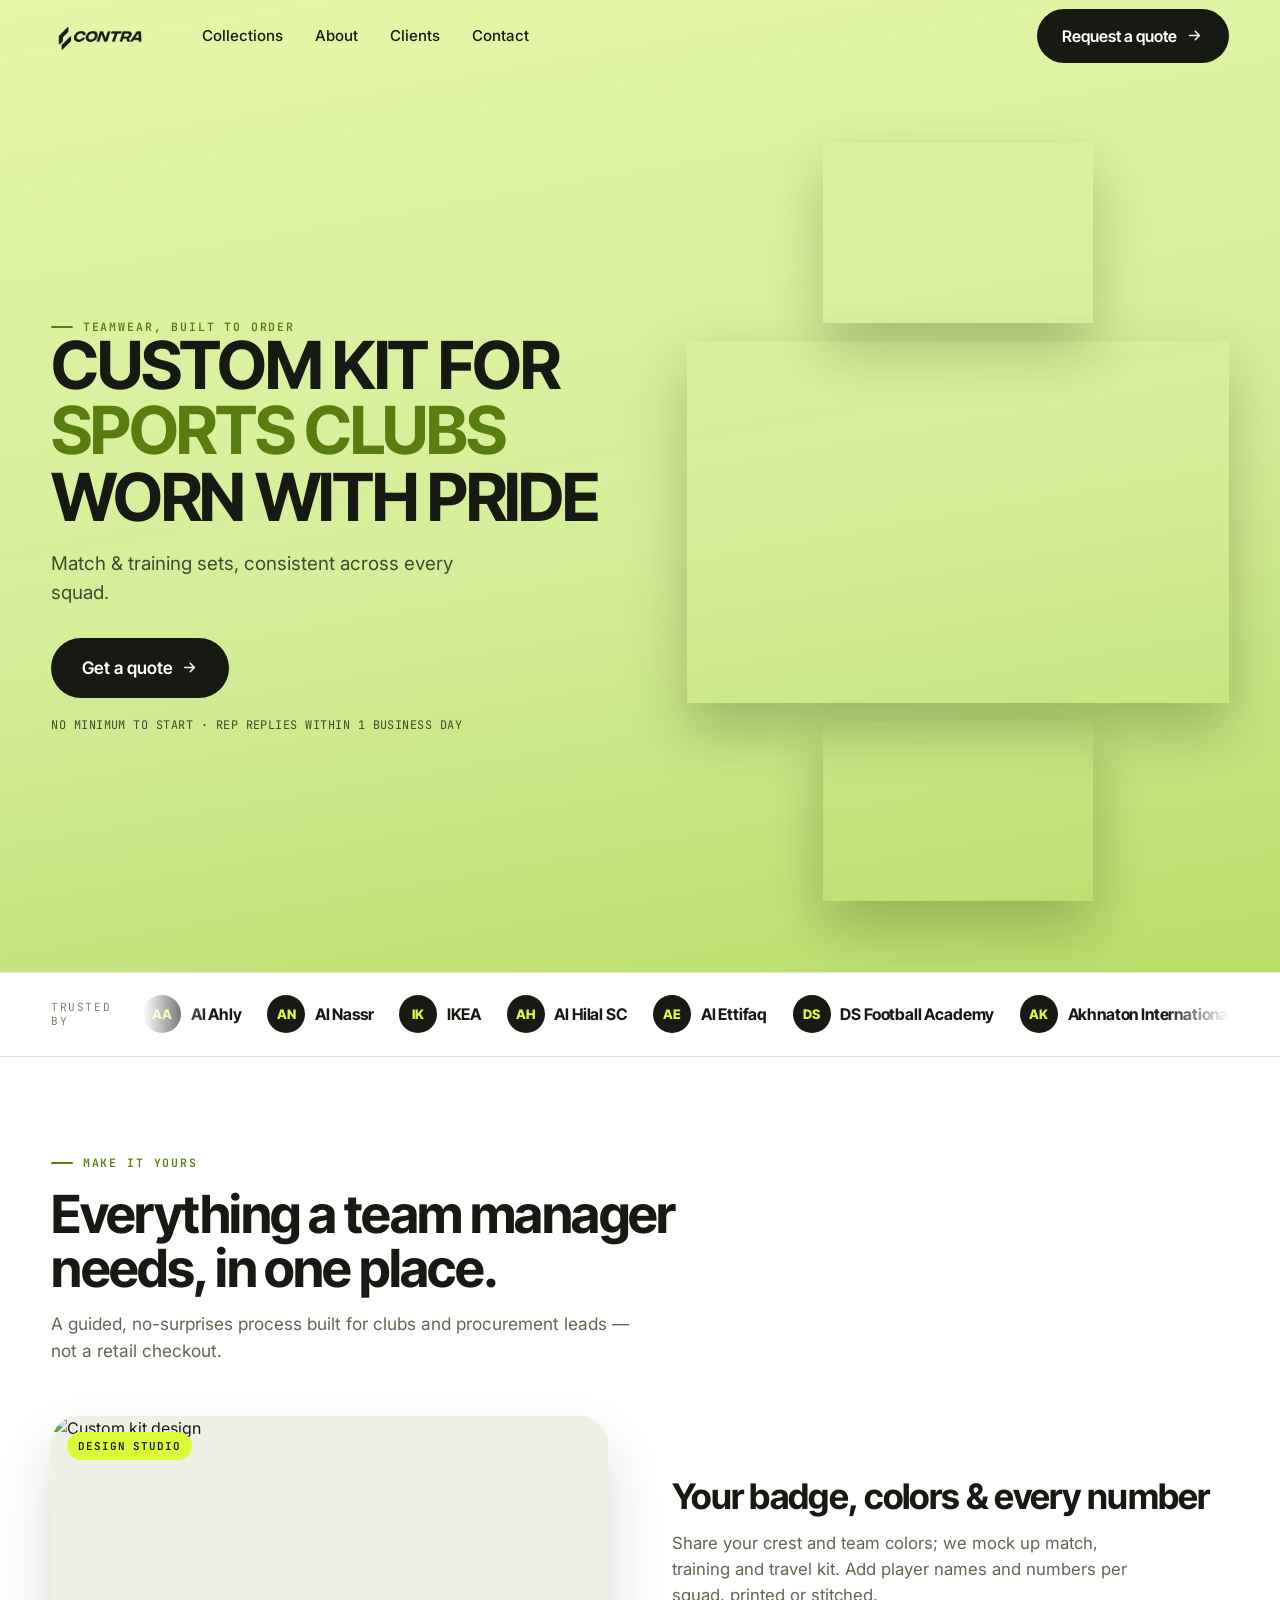
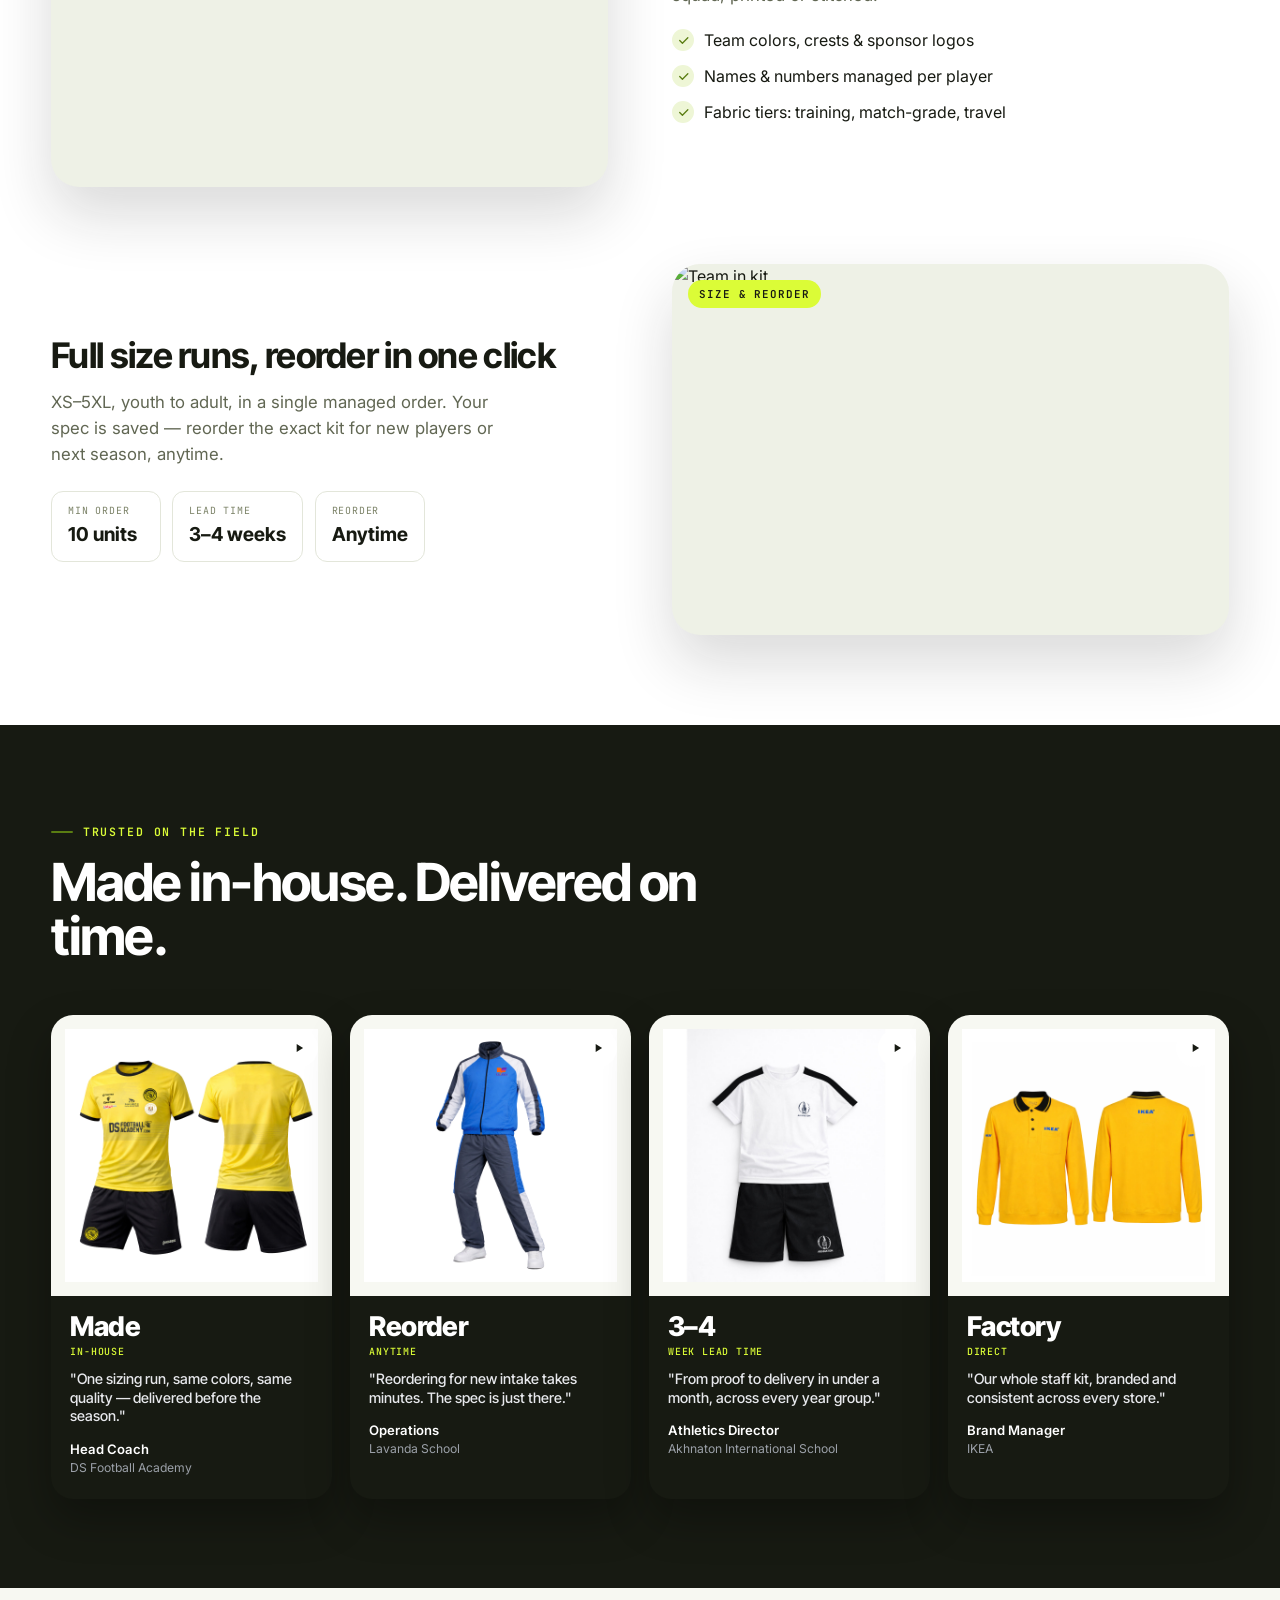
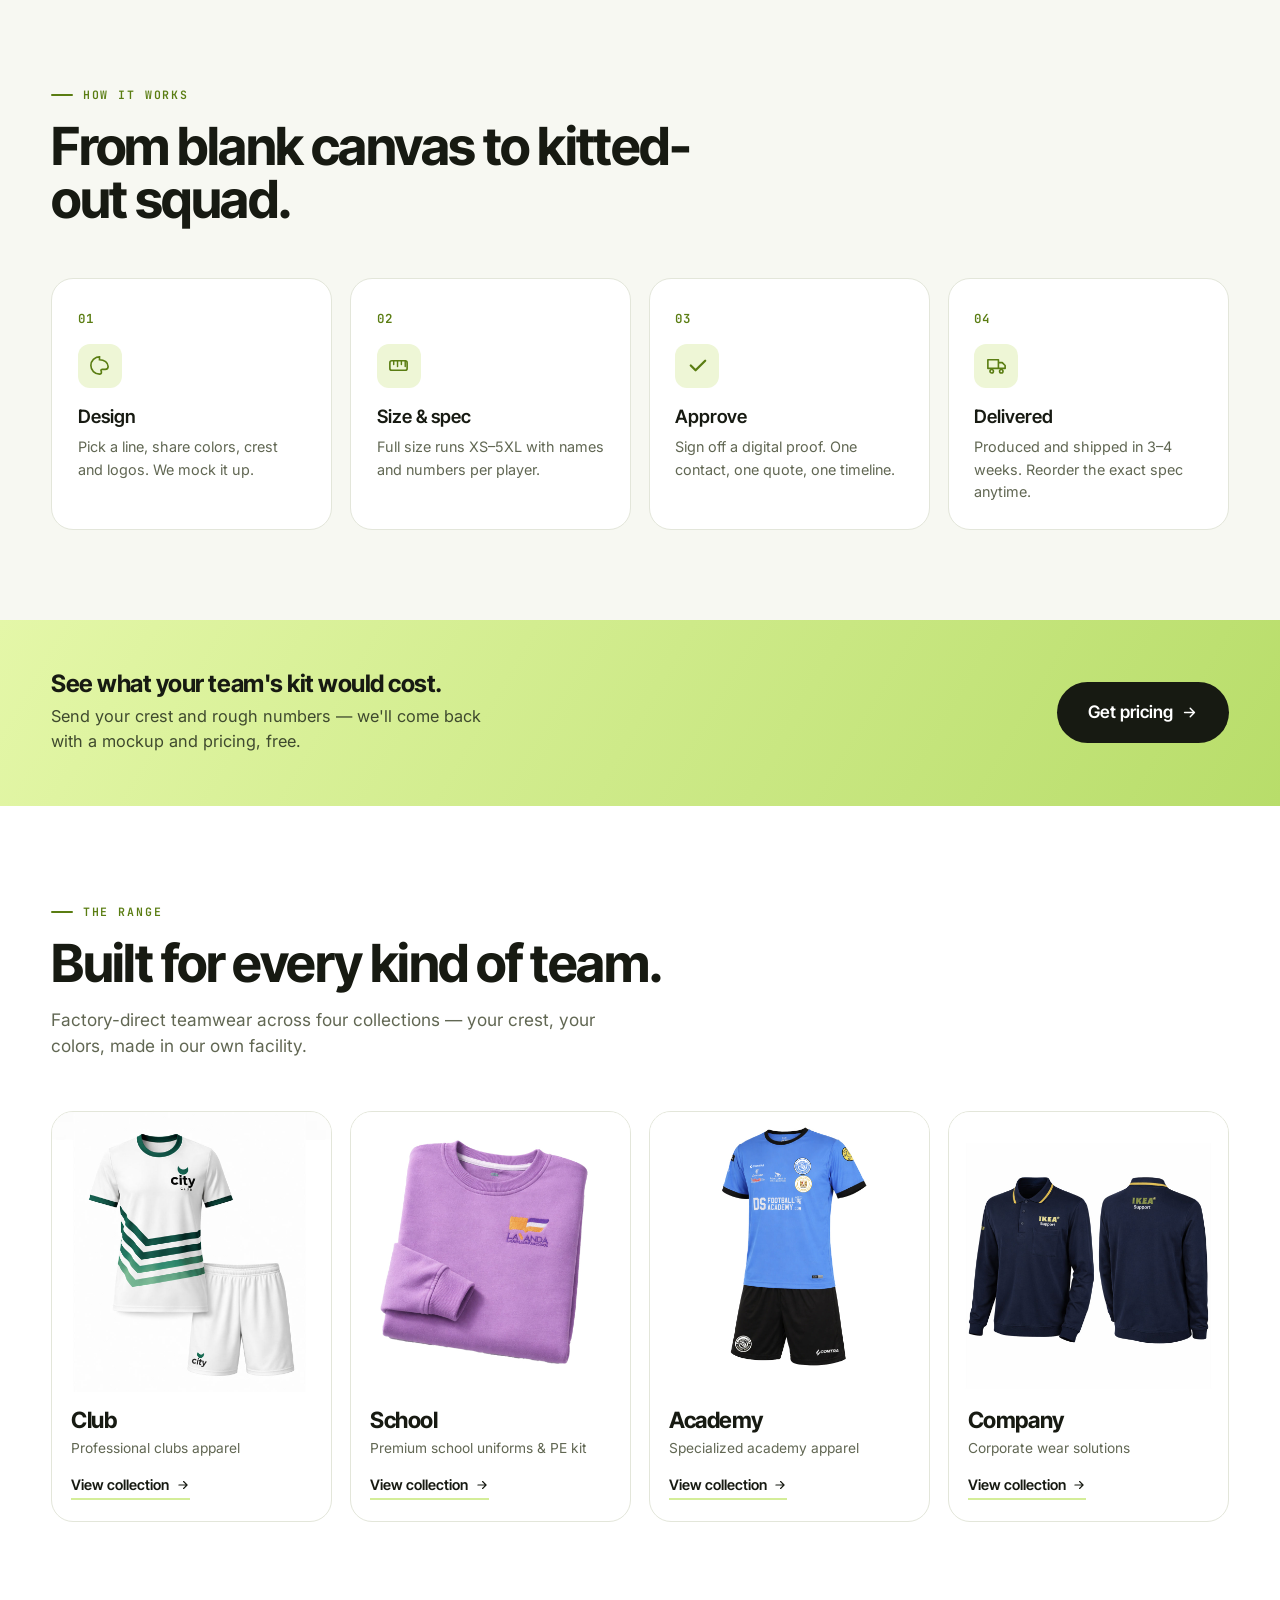
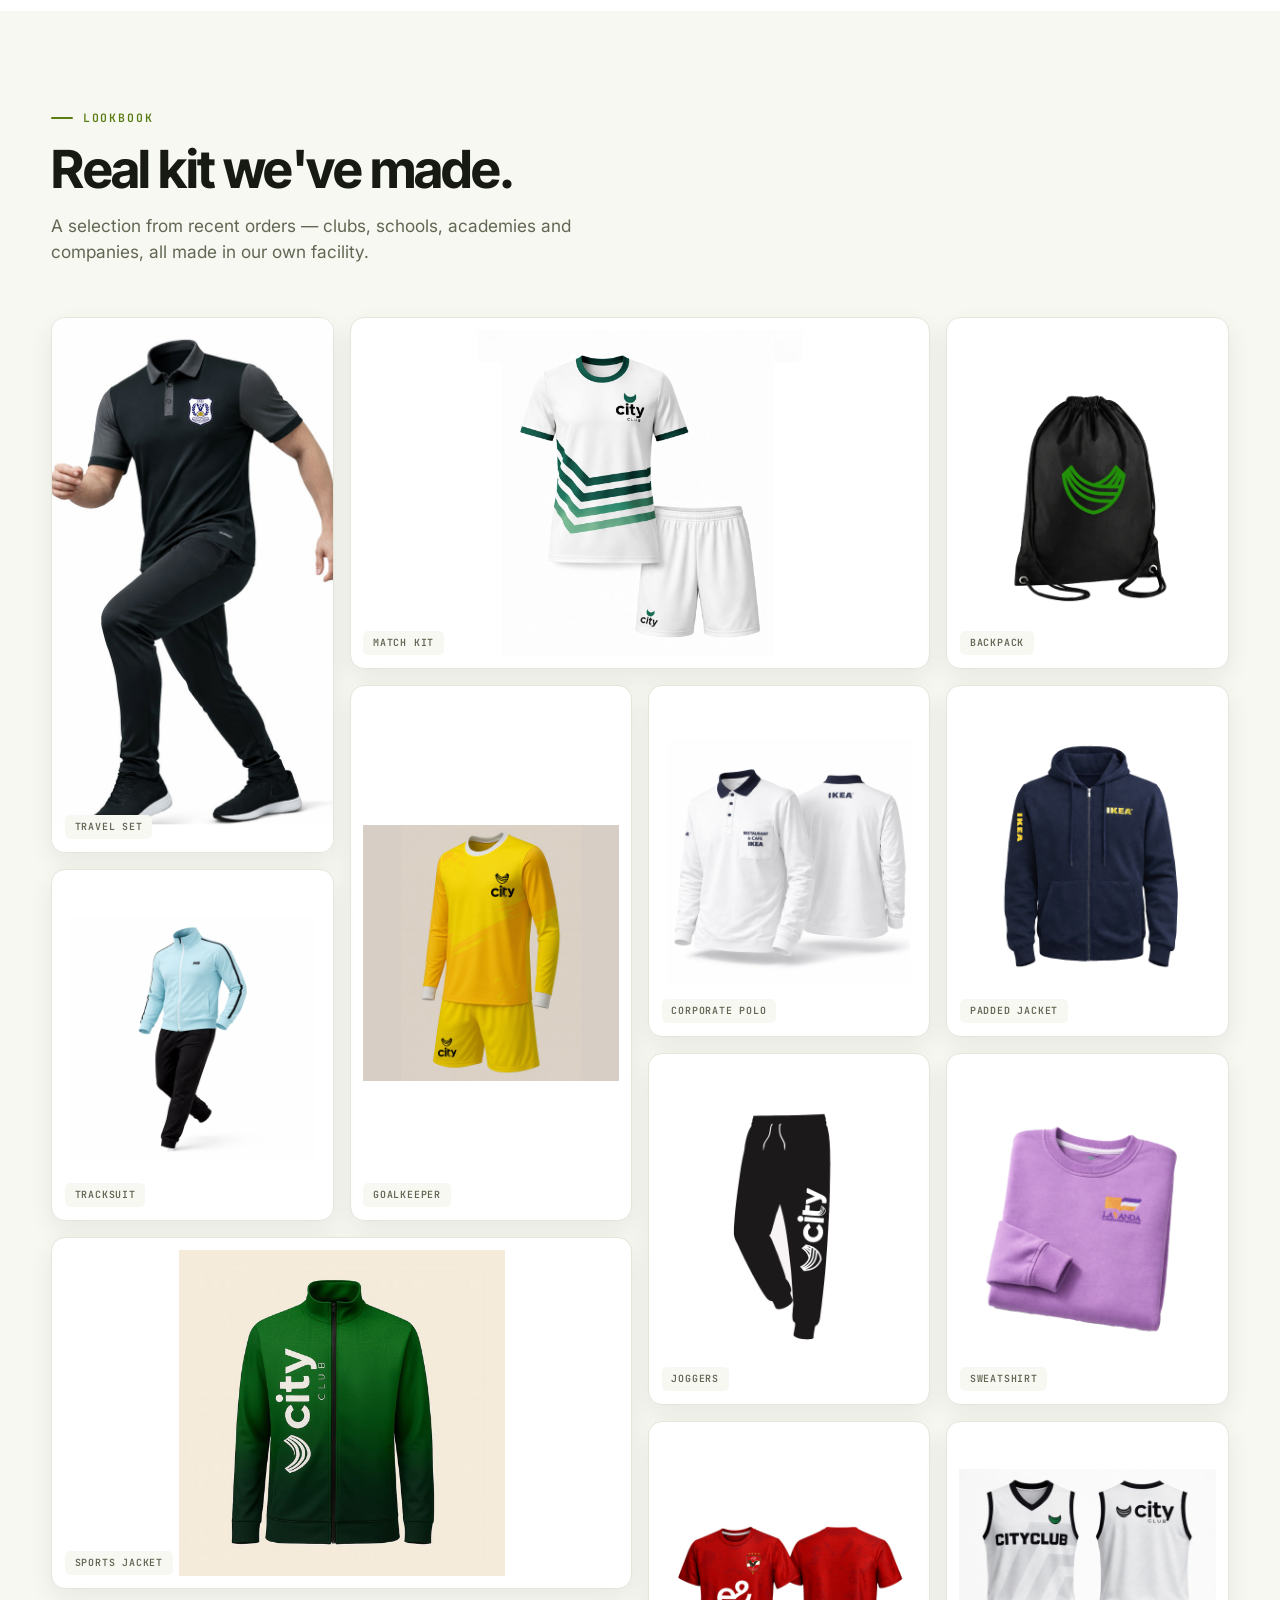
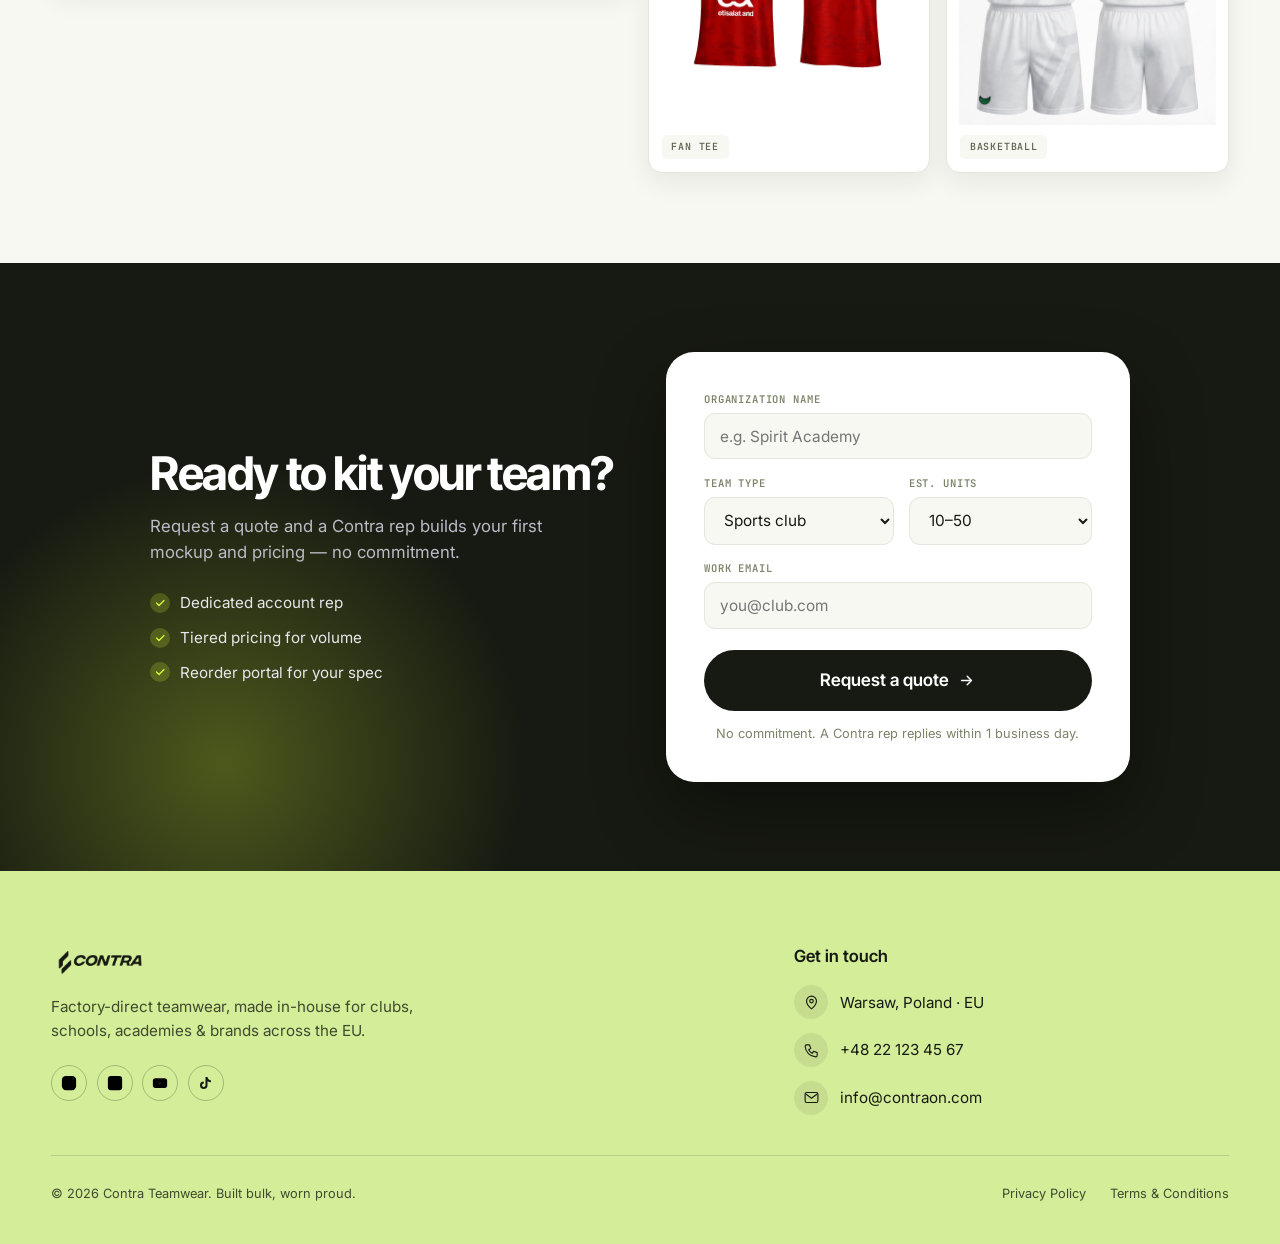
==== commit ed639b18: "Trust bar: monogram chips + shorter label; capability stats; Make-it-yours videos" ====
--- a/contra7-1.html
+++ b/contra7-1.html
@@ -147,12 +147,13 @@
 /* trust */
 .trust{border-block:1px solid var(--border);padding:1.4rem 0;background:#fff;overflow:hidden}
 .trust-in{display:flex;align-items:center;gap:2rem}
-.trust .lbl{font-family:var(--font-m);font-size:.72rem;letter-spacing:.14em;text-transform:uppercase;color:var(--muted);flex:none;white-space:nowrap}
-.marquee{position:relative;flex:1;min-width:0;overflow:hidden;-webkit-mask-image:linear-gradient(90deg,transparent,#000 8%,#000 92%,transparent);mask-image:linear-gradient(90deg,transparent,#000 8%,#000 92%,transparent)}
-.marquee-track{display:flex;width:max-content;animation:marquee 28s linear infinite}
+.trust .lbl{font-family:var(--font-m);font-size:.7rem;letter-spacing:.14em;text-transform:uppercase;color:var(--muted);flex:none;line-height:1.3}
+.marquee{position:relative;flex:1;min-width:0;overflow:hidden;-webkit-mask-image:linear-gradient(90deg,transparent,#000 6%,#000 94%,transparent);mask-image:linear-gradient(90deg,transparent,#000 6%,#000 94%,transparent)}
+.marquee-track{display:flex;width:max-content;animation:marquee 34s linear infinite}
 .marquee:hover .marquee-track{animation-play-state:paused}
-.trust .brands{display:flex;gap:2.2rem;padding-right:2.2rem;flex:none}
-.trust .brands span{font-family:var(--font-d);font-weight:700;font-size:1.05rem;letter-spacing:-.02em;color:#aab0bd;white-space:nowrap}
+.trust .brands{display:flex;gap:1.6rem;padding-right:1.6rem;flex:none;align-items:center}
+.trust .chip{display:flex;align-items:center;gap:.6rem;font-family:var(--font-d);font-weight:700;font-size:1rem;letter-spacing:-.01em;color:var(--ink);white-space:nowrap}
+.trust .chip i{width:38px;height:38px;border-radius:50%;background:var(--ink);color:var(--pop-lime);display:grid;place-items:center;font-family:var(--font-d);font-weight:800;font-size:.82rem;font-style:normal;letter-spacing:0;flex:none}
 @keyframes marquee{from{transform:translateX(0)}to{transform:translateX(-50%)}}
 
 /* feature video rows */
@@ -412,14 +413,14 @@
 <!-- TRUST -->
 <section class="trust">
   <div class="wrap trust-in">
-    <span class="lbl">Teams &amp; brands we've kitted</span>
+    <span class="lbl">Trusted<br>by</span>
     <div class="marquee" aria-label="Organizations Contra has worked with">
       <div class="marquee-track">
         <div class="brands" aria-hidden="false">
-          <span>Al Ahly</span><span>Al Nassr</span><span>IKEA</span><span>Al Hilal SC</span><span>Al Ettifaq</span><span>DS Football Academy</span><span>Akhnaton International</span><span>Diwan School</span><span>Spirit Academy</span><span>Petro Sport</span>
+          <span class="chip"><i>AA</i>Al Ahly</span><span class="chip"><i>AN</i>Al Nassr</span><span class="chip"><i>IK</i>IKEA</span><span class="chip"><i>AH</i>Al Hilal SC</span><span class="chip"><i>AE</i>Al Ettifaq</span><span class="chip"><i>DS</i>DS Football Academy</span><span class="chip"><i>AK</i>Akhnaton International</span><span class="chip"><i>DW</i>Diwan School</span><span class="chip"><i>SP</i>Spirit Academy</span><span class="chip"><i>PS</i>Petro Sport</span>
         </div>
         <div class="brands" aria-hidden="true">
-          <span>Al Ahly</span><span>Al Nassr</span><span>IKEA</span><span>Al Hilal SC</span><span>Al Ettifaq</span><span>DS Football Academy</span><span>Akhnaton International</span><span>Diwan School</span><span>Spirit Academy</span><span>Petro Sport</span>
+          <span class="chip"><i>AA</i>Al Ahly</span><span class="chip"><i>AN</i>Al Nassr</span><span class="chip"><i>IK</i>IKEA</span><span class="chip"><i>AH</i>Al Hilal SC</span><span class="chip"><i>AE</i>Al Ettifaq</span><span class="chip"><i>DS</i>DS Football Academy</span><span class="chip"><i>AK</i>Akhnaton International</span><span class="chip"><i>DW</i>Diwan School</span><span class="chip"><i>SP</i>Spirit Academy</span><span class="chip"><i>PS</i>Petro Sport</span>
         </div>
       </div>
     </div>
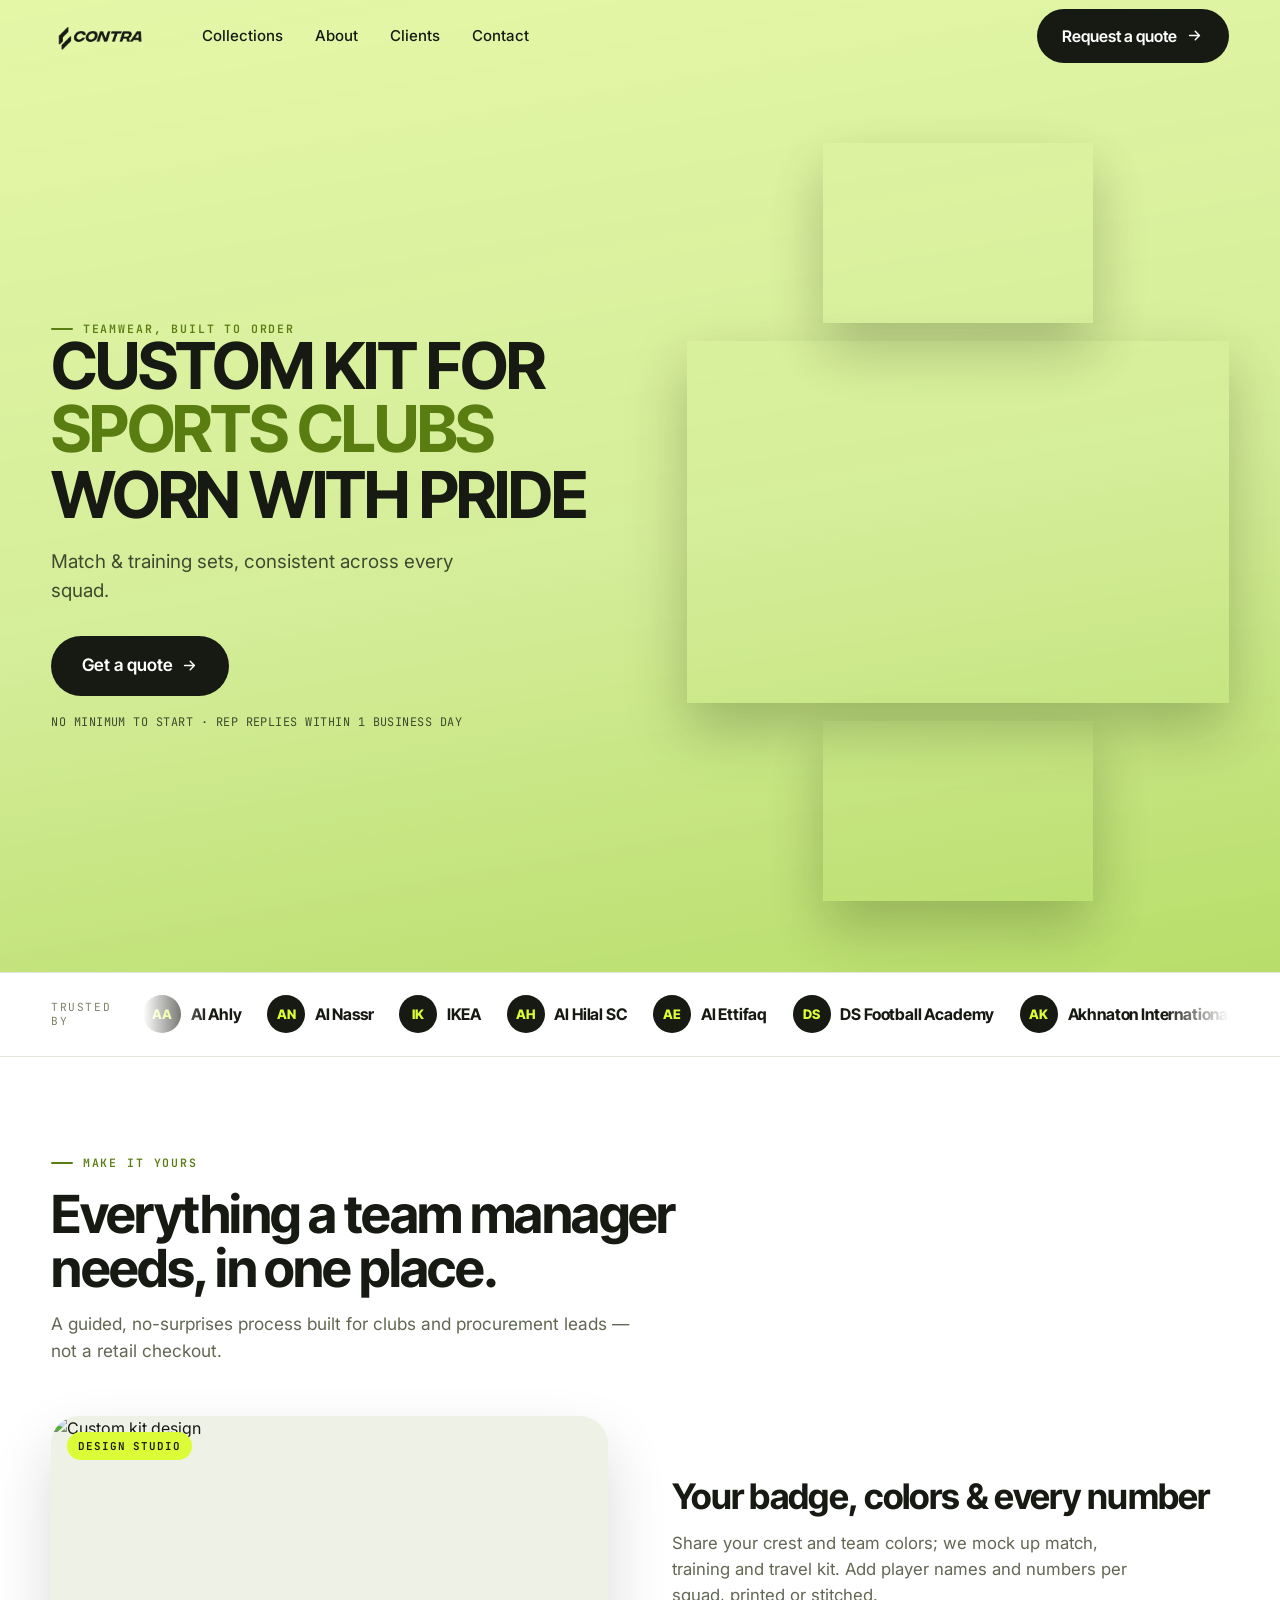
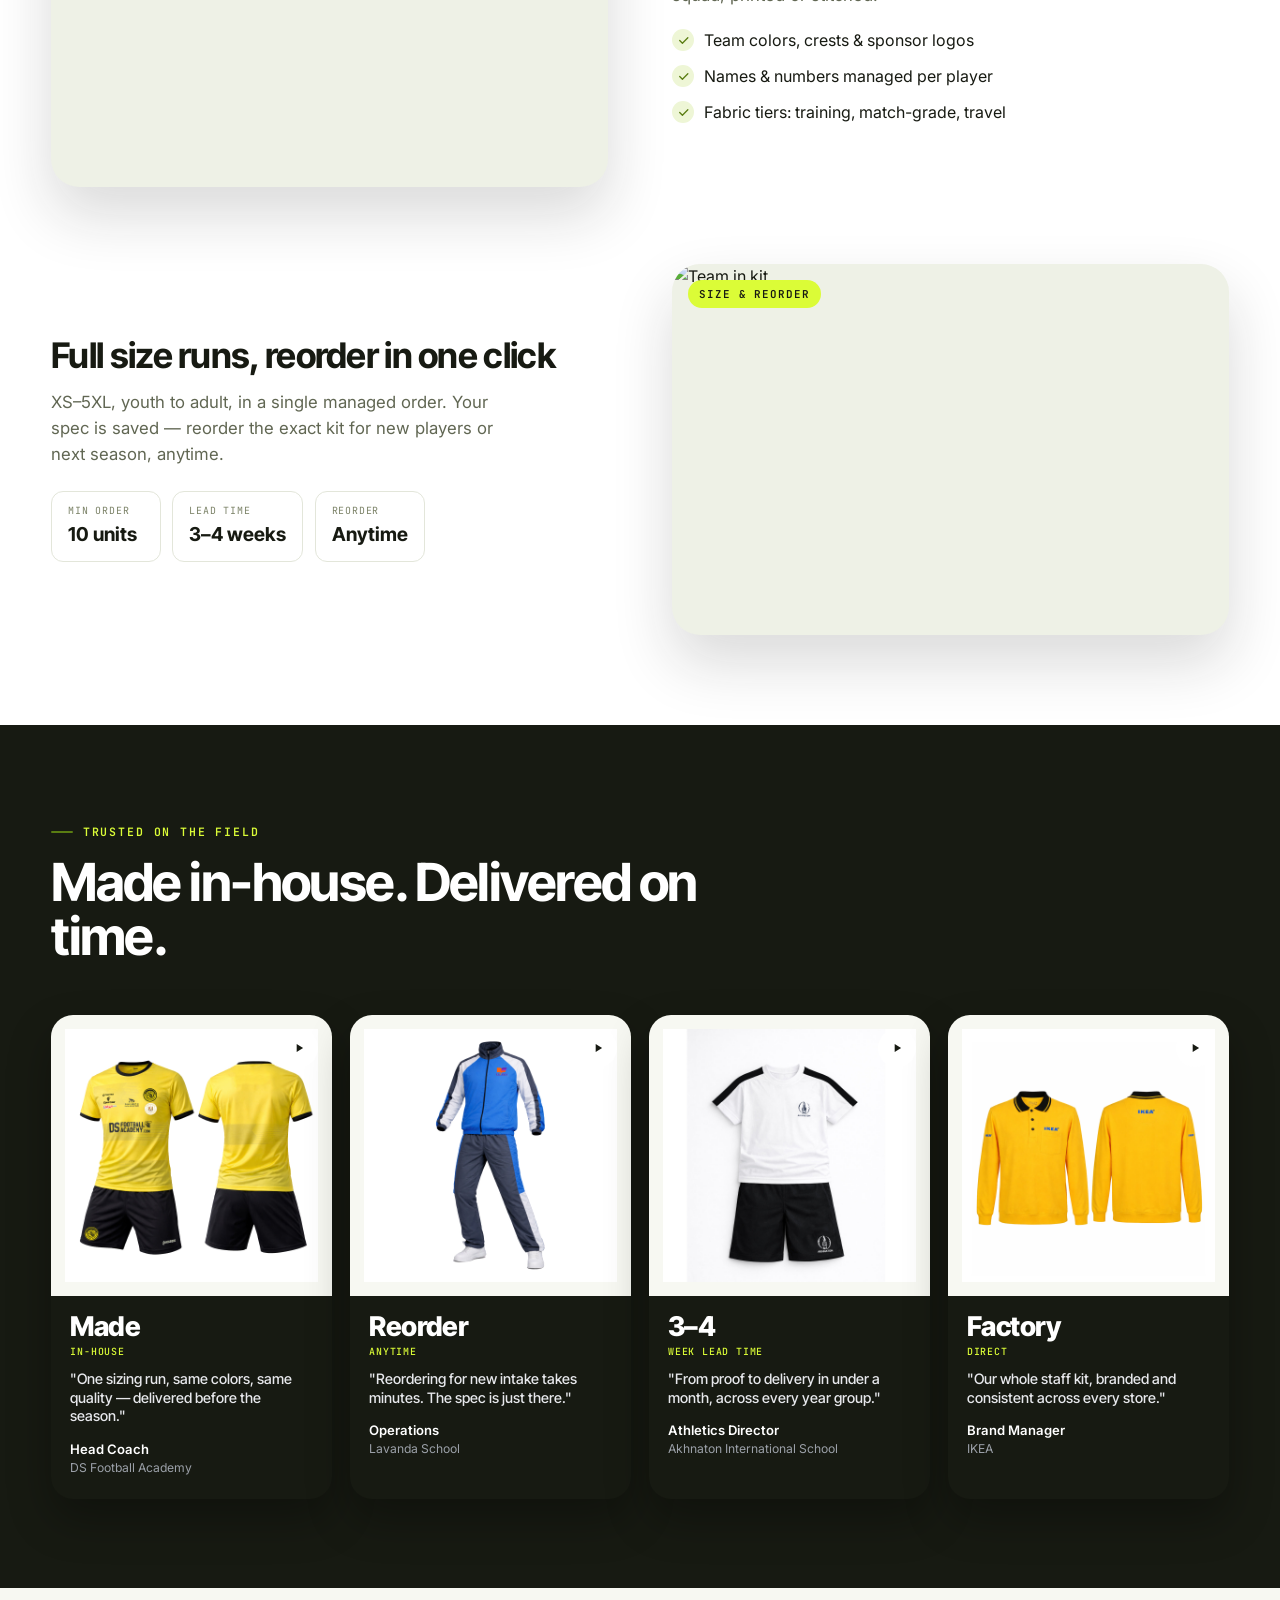
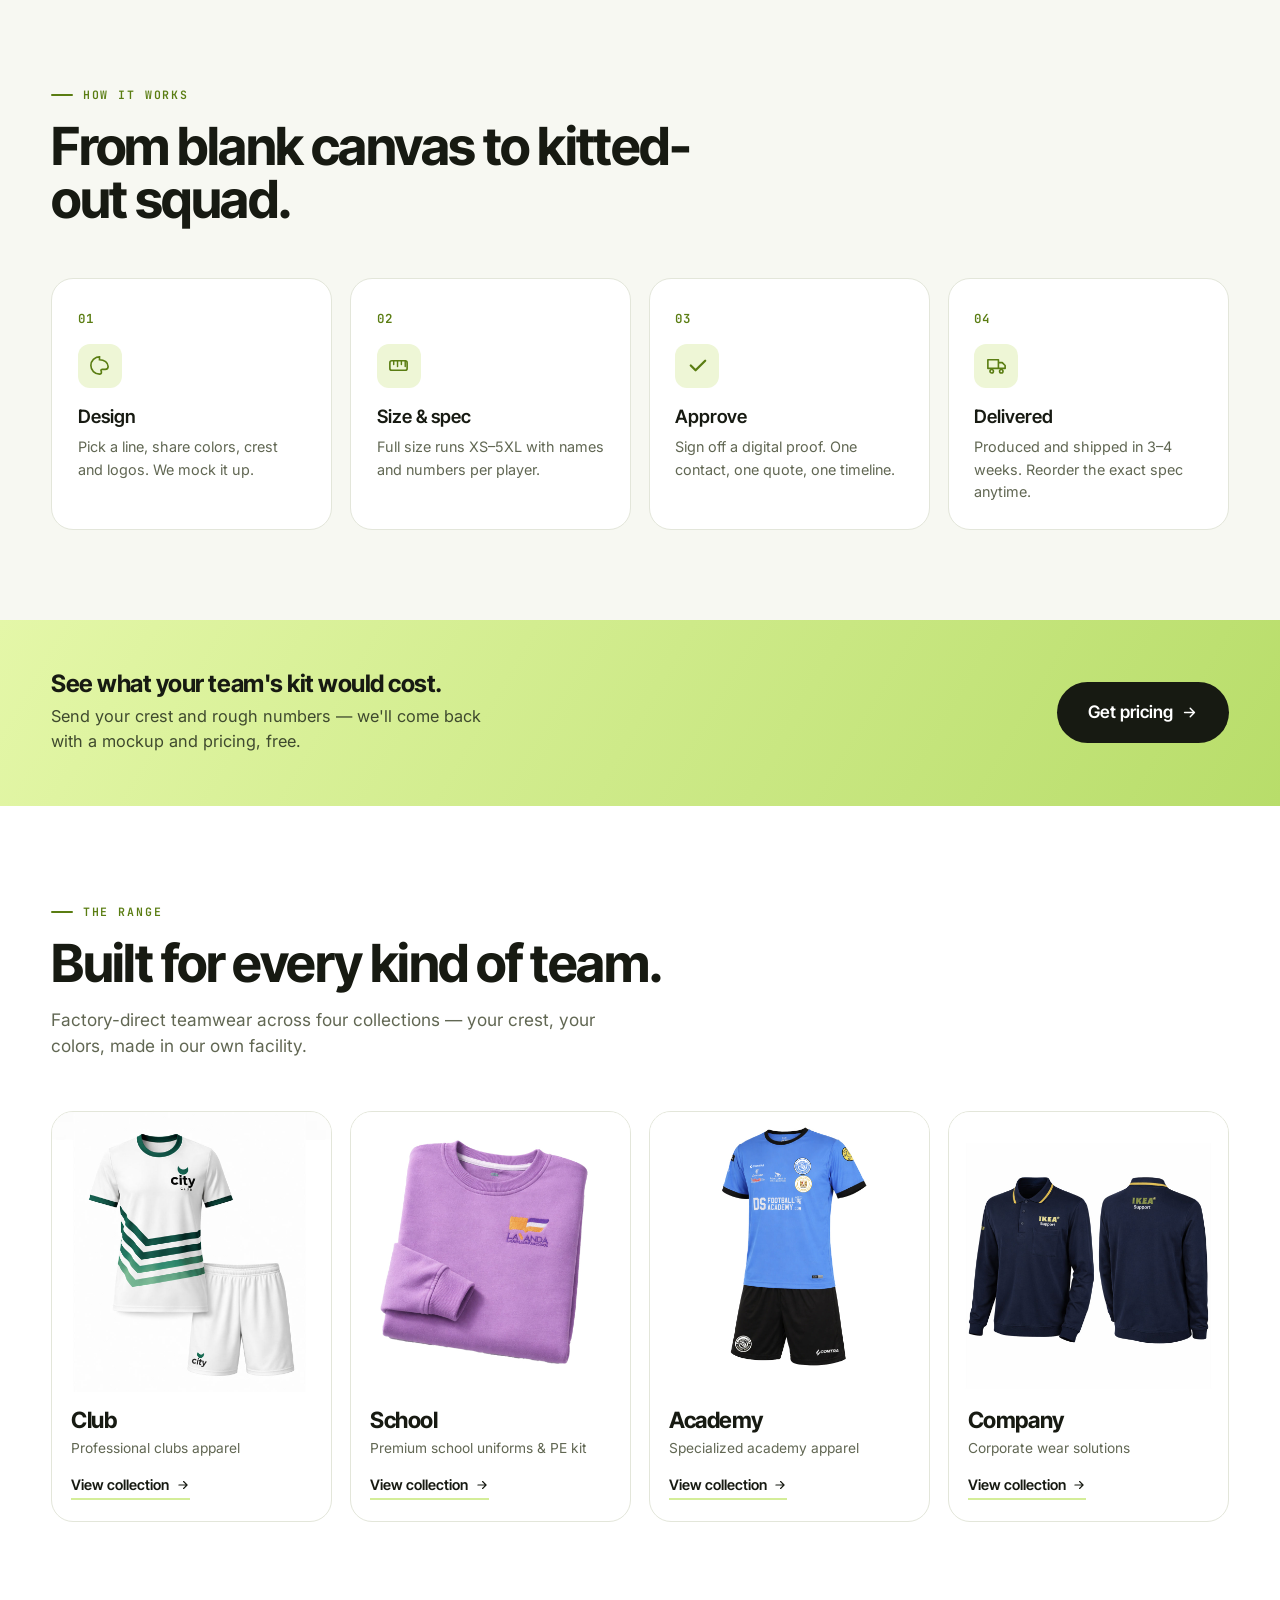
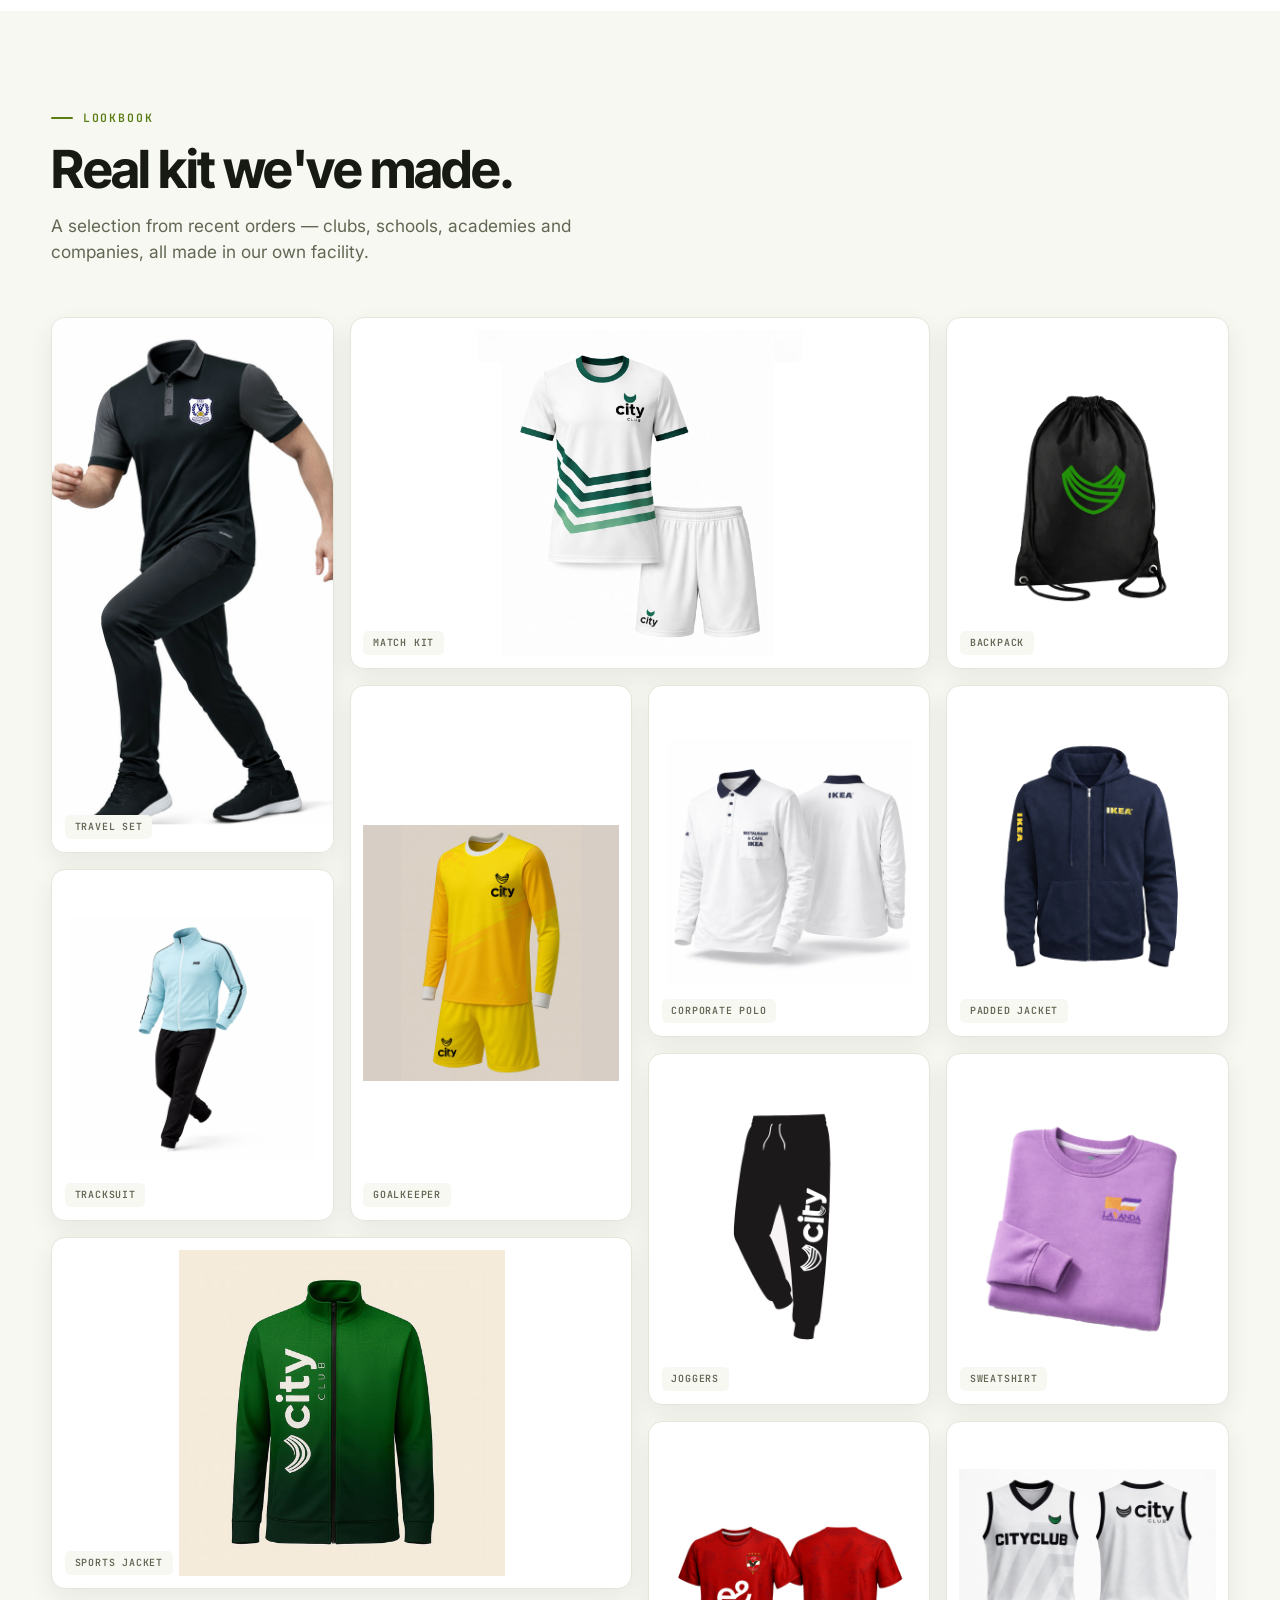
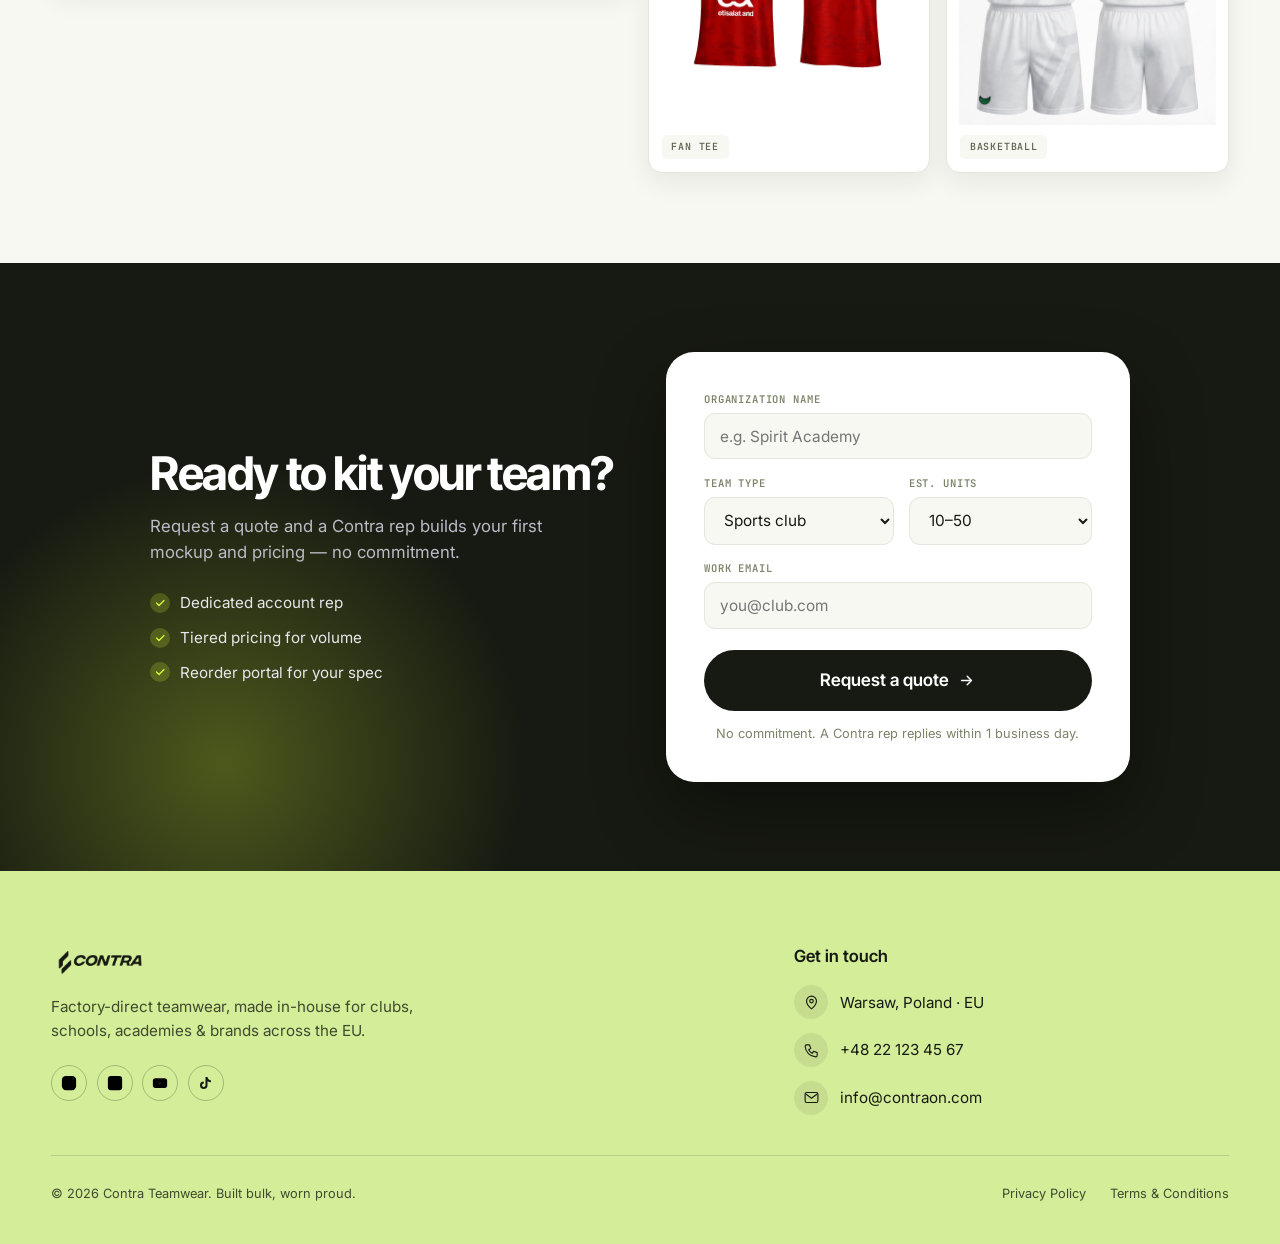
==== commit 1fdf1d24: "Fix hero rotating word overflow on mobile (Corporate Teams cut off)" ====
--- a/contra7-1.html
+++ b/contra7-1.html
@@ -115,9 +115,9 @@
 .hero-in{position:relative;z-index:2;width:100%;max-width:var(--wrap);margin:0 auto;padding-inline:var(--gut);display:grid;grid-template-columns:1fr minmax(360px,46%);align-items:center;gap:clamp(1.5rem,4vw,4rem)}
 /* copy (left, left-aligned) */
 .hero-copy{max-width:600px}
-.hero-title{font-family:var(--font-d);font-weight:700;letter-spacing:-.035em;line-height:.88;color:var(--ink);font-size:clamp(2.4rem,1.1rem + 3.8vw,4.6rem);text-transform:uppercase}
+.hero-title{font-family:var(--font-d);font-weight:700;letter-spacing:-.035em;line-height:.88;color:var(--ink);font-size:clamp(2rem,1rem + 3.8vw,4.6rem);text-transform:uppercase;max-width:100%}
 .hero-title .ln{display:block}
-.word-rot{display:block;position:relative;height:.92em;margin:.1em 0;color:var(--accent)}
+.word-rot{display:block;position:relative;height:.92em;margin:.1em 0;color:var(--accent);max-width:100%}
 .word-rot .w{position:absolute;left:0;top:0;white-space:nowrap;opacity:0;transform:translateY(.3em);transition:opacity .5s var(--ease),transform .5s var(--ease)}
 .word-rot .w.is-active{opacity:1;transform:none}
 .hero-sub{margin-top:1.4rem;font-size:clamp(1.02rem,.98rem + .3vw,1.18rem);color:var(--olive);max-width:38ch;position:relative;min-height:2.6em}
@@ -294,6 +294,8 @@
   .res-grid,.steps,.form .row{grid-template-columns:1fr}
   .range-grid{grid-template-columns:1fr 1fr}
   .foot-grid{grid-template-columns:1fr}.foot-base{flex-direction:column;align-items:flex-start}
+  .hero-title{font-size:clamp(1.7rem,7.2vw,2.3rem)}
+  .word-rot{height:1.05em}
 }
 @media(prefers-reduced-motion:reduce){
   html{scroll-behavior:auto}
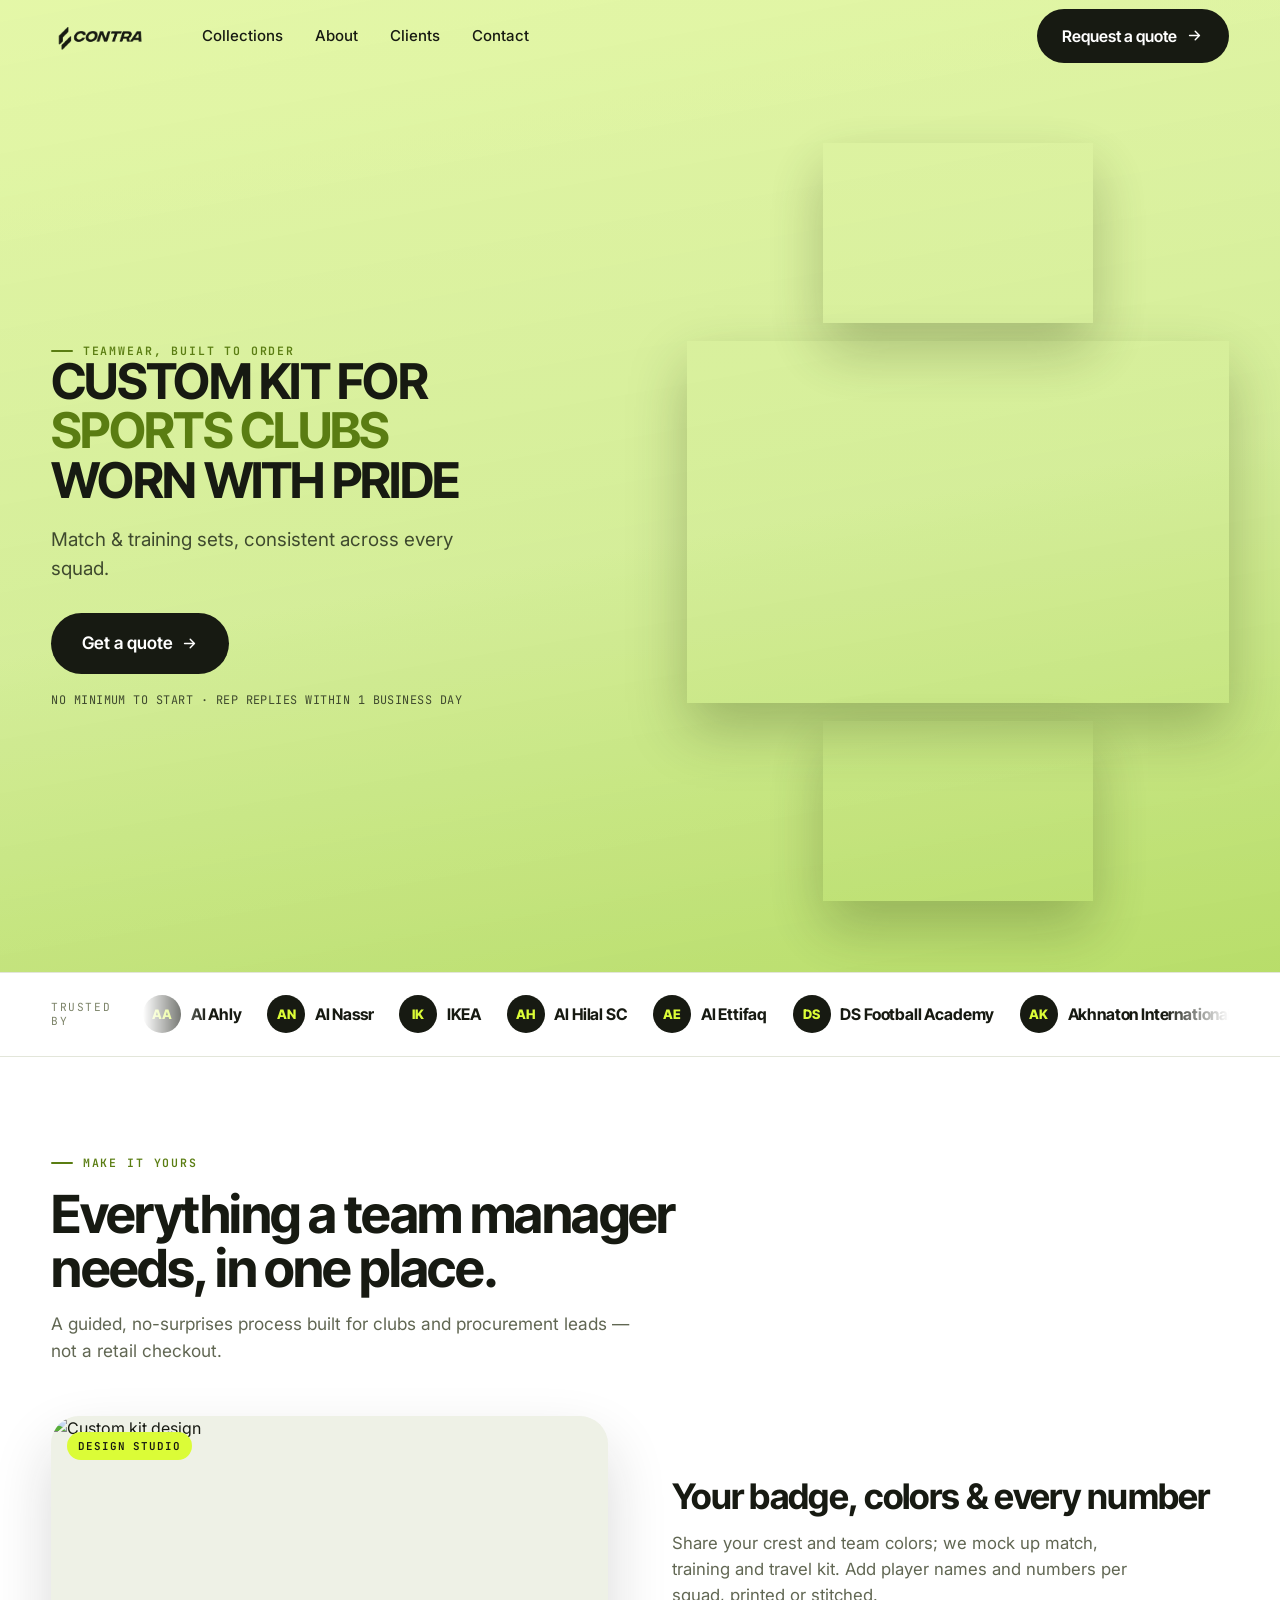
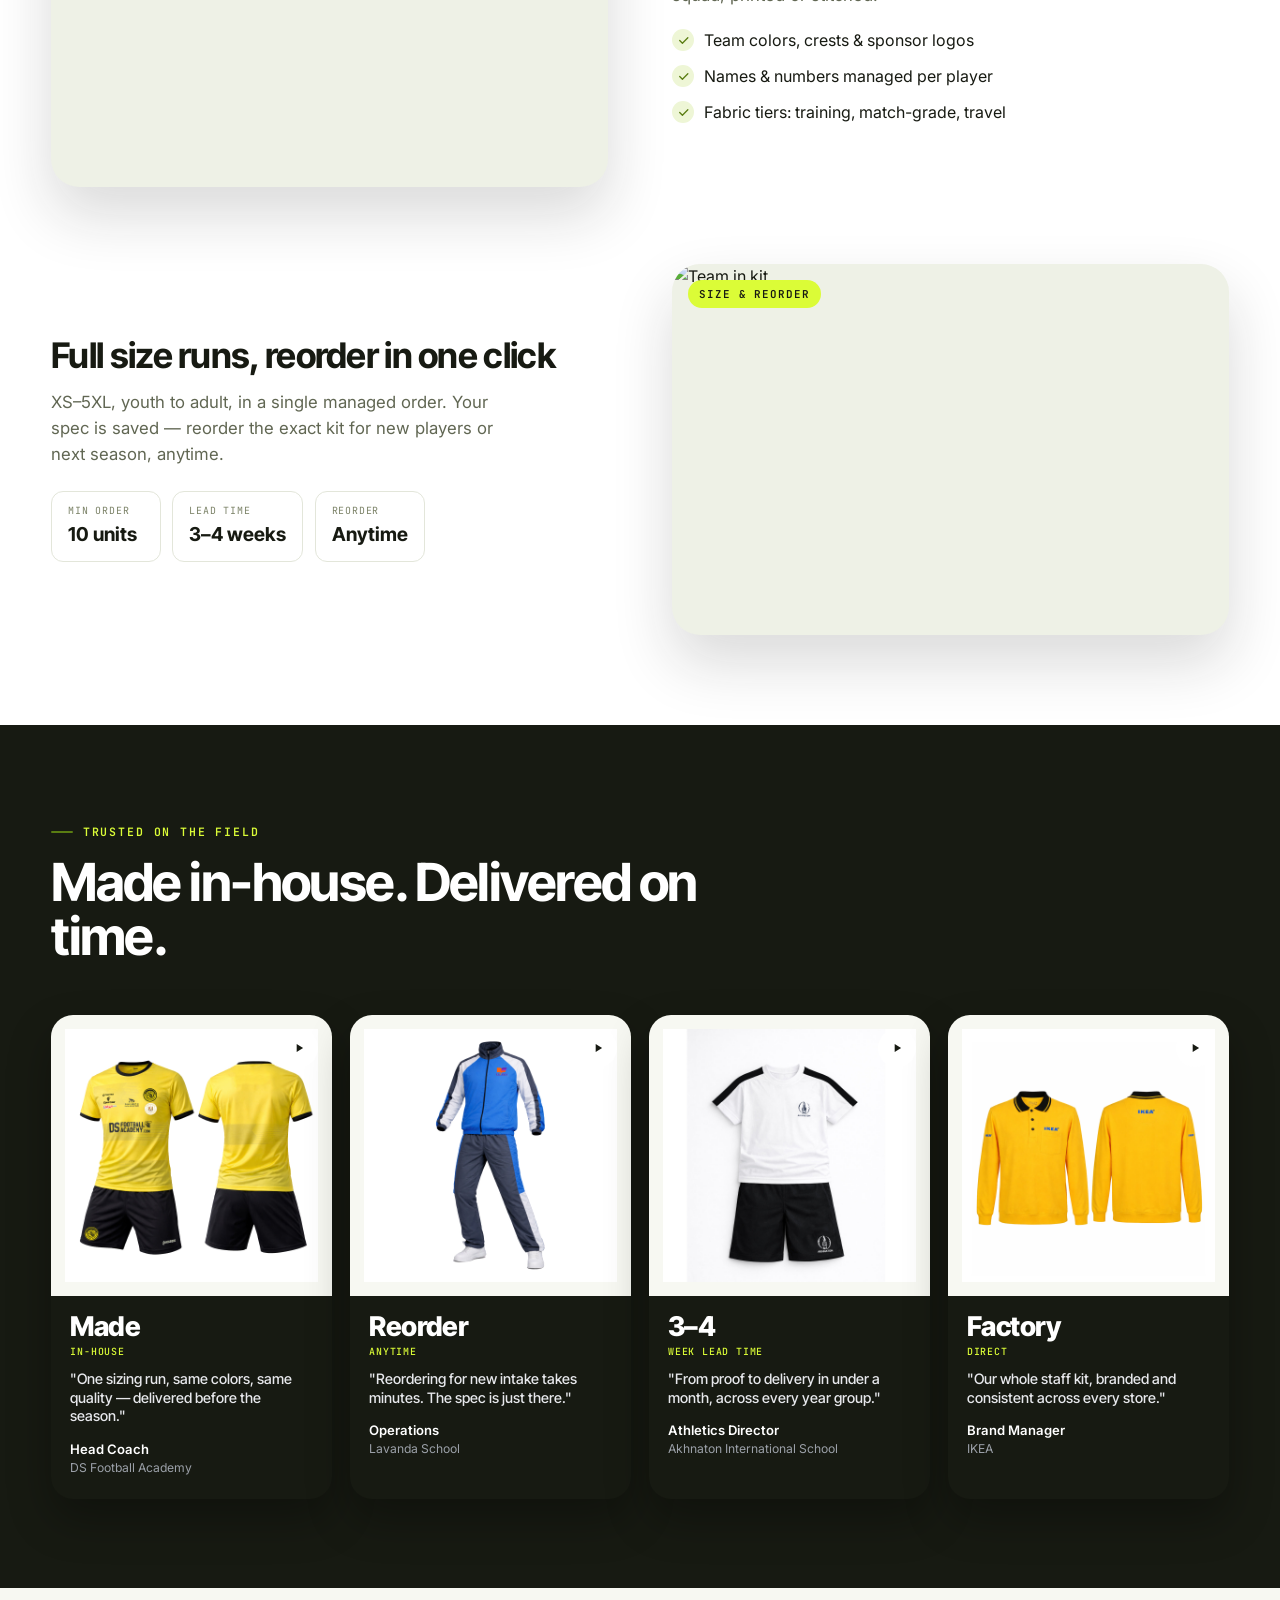
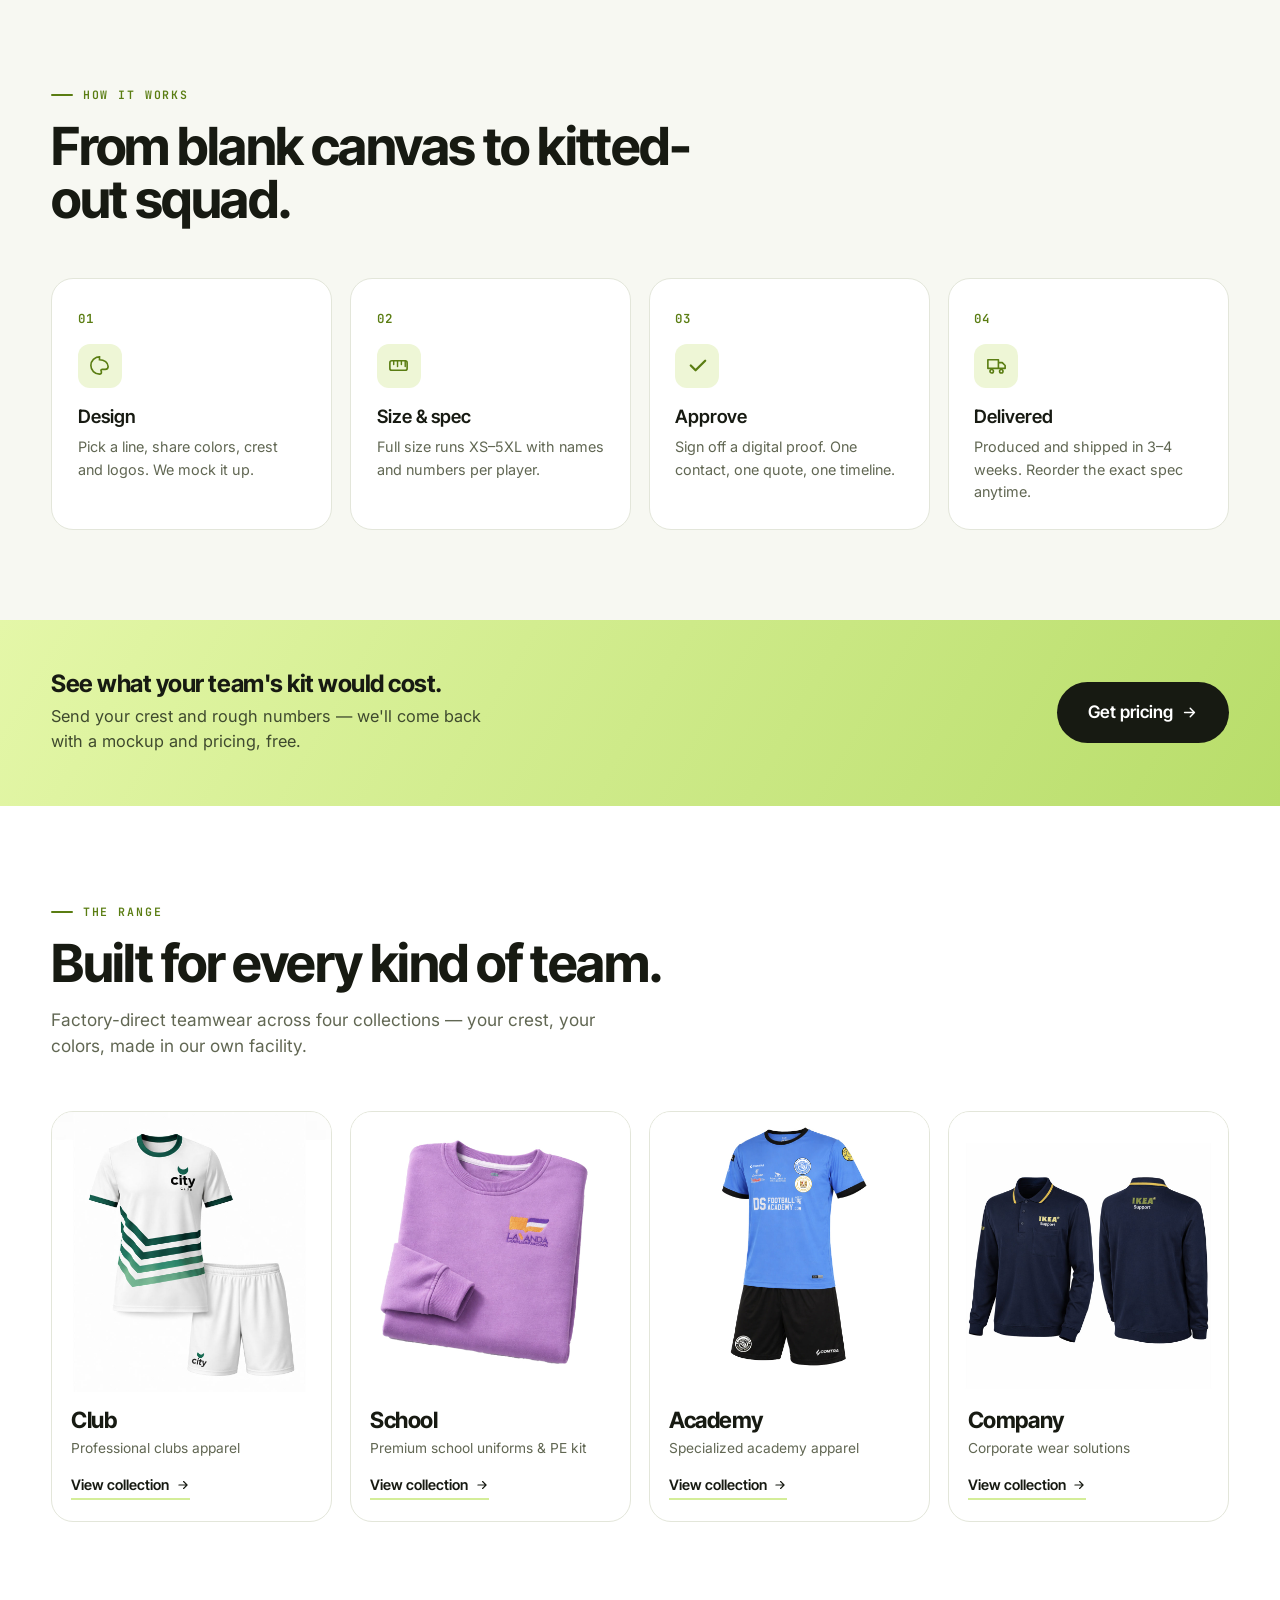
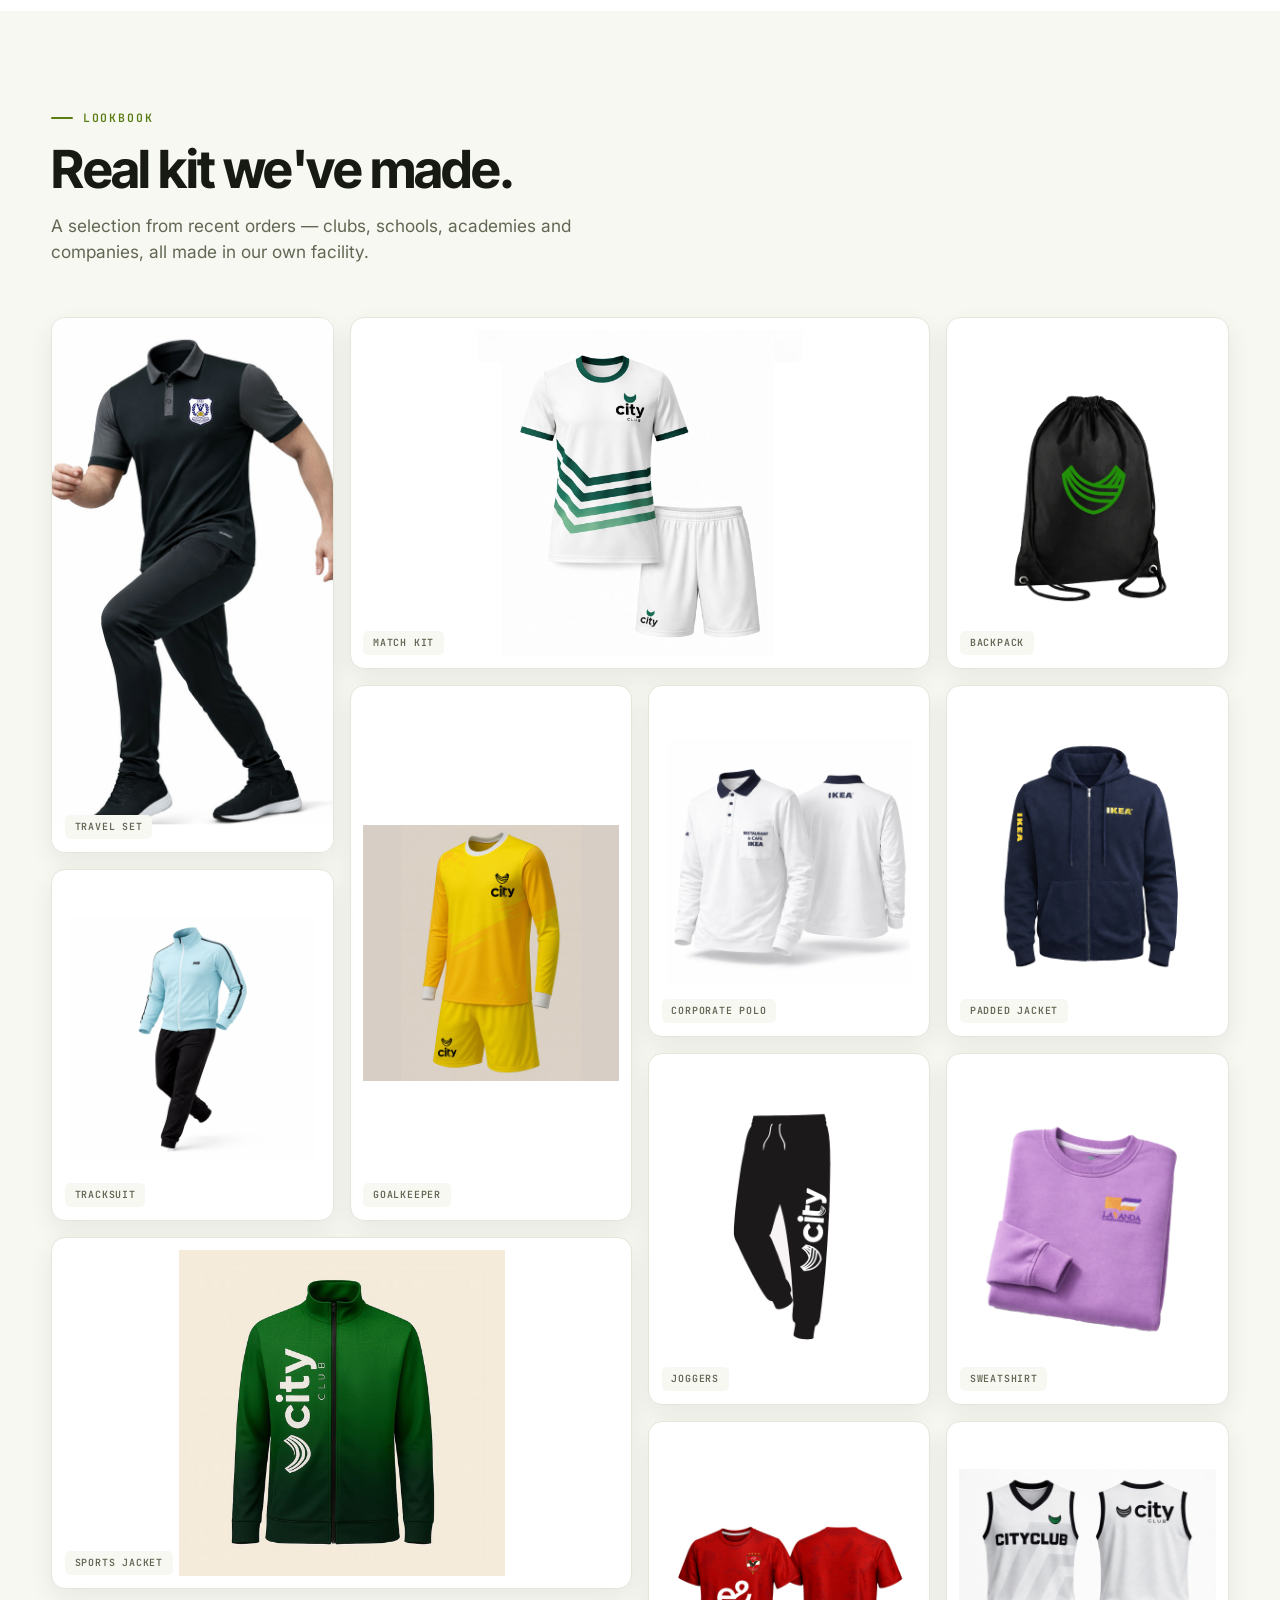
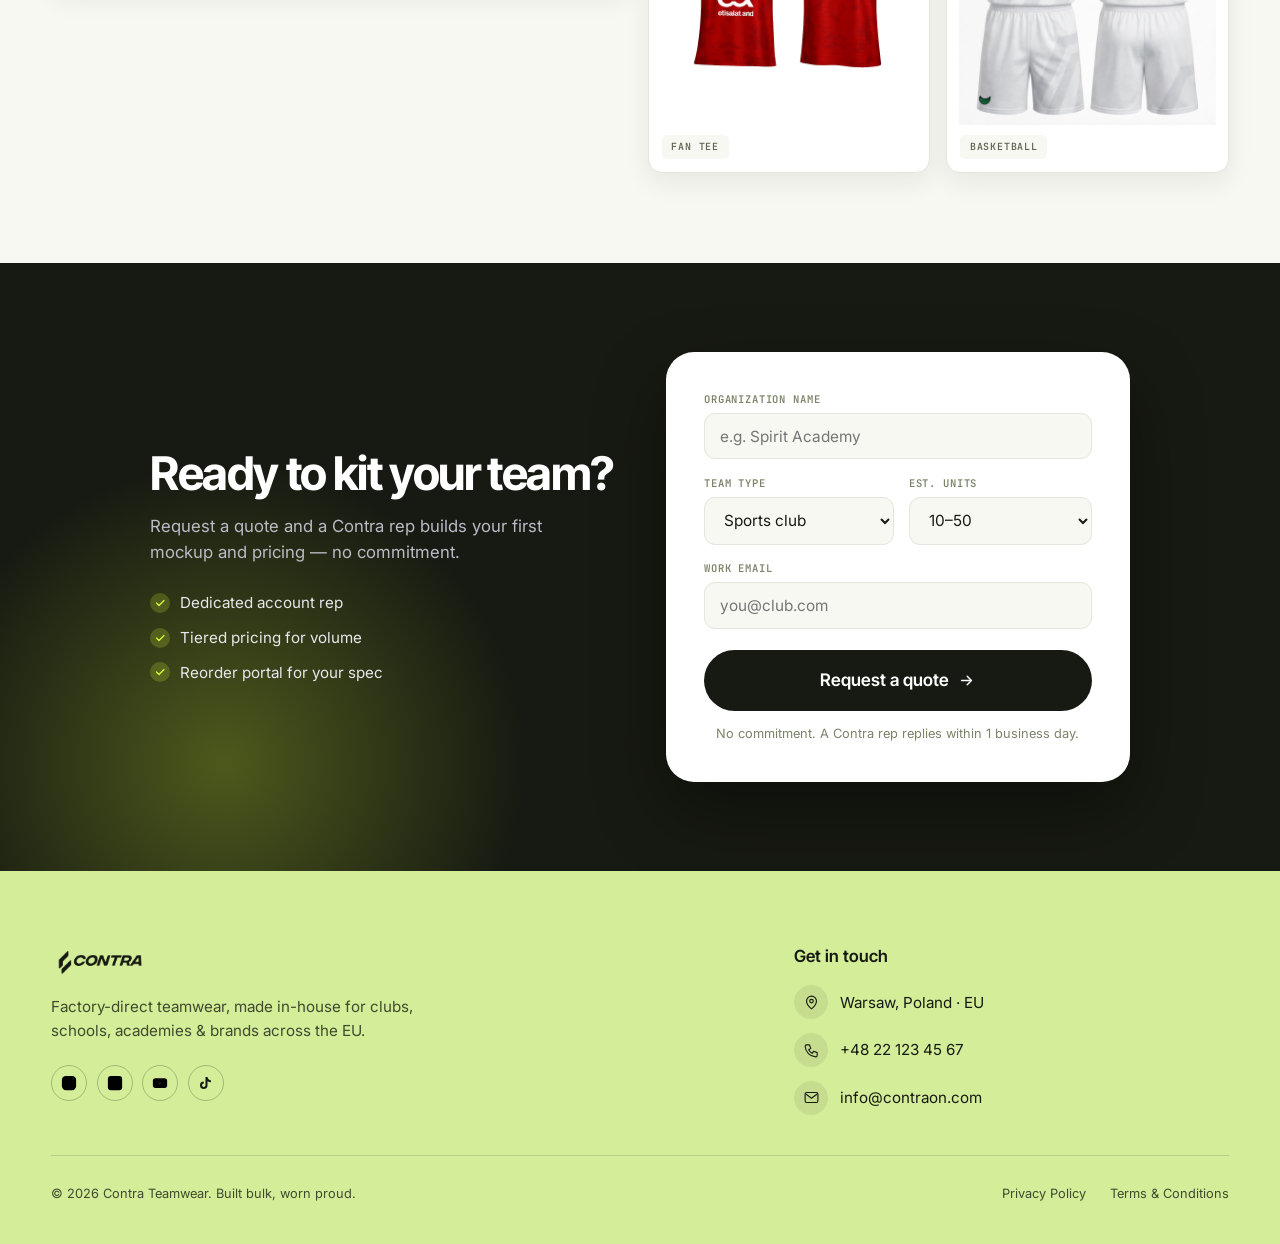
==== commit 3c07c491: "Fix hero word overflow on desktop (cap title font to fit copy column)" ====
--- a/contra7-1.html
+++ b/contra7-1.html
@@ -114,8 +114,8 @@
 /* split layout */
 .hero-in{position:relative;z-index:2;width:100%;max-width:var(--wrap);margin:0 auto;padding-inline:var(--gut);display:grid;grid-template-columns:1fr minmax(360px,46%);align-items:center;gap:clamp(1.5rem,4vw,4rem)}
 /* copy (left, left-aligned) */
-.hero-copy{max-width:600px}
-.hero-title{font-family:var(--font-d);font-weight:700;letter-spacing:-.035em;line-height:.88;color:var(--ink);font-size:clamp(2rem,1rem + 3.8vw,4.6rem);text-transform:uppercase;max-width:100%}
+.hero-copy{max-width:640px}
+.hero-title{font-family:var(--font-d);font-weight:700;letter-spacing:-.035em;line-height:.88;color:var(--ink);font-size:clamp(2rem,1rem + 2.6vw,3.6rem);text-transform:uppercase;max-width:100%}
 .hero-title .ln{display:block}
 .word-rot{display:block;position:relative;height:.92em;margin:.1em 0;color:var(--accent);max-width:100%}
 .word-rot .w{position:absolute;left:0;top:0;white-space:nowrap;opacity:0;transform:translateY(.3em);transition:opacity .5s var(--ease),transform .5s var(--ease)}
